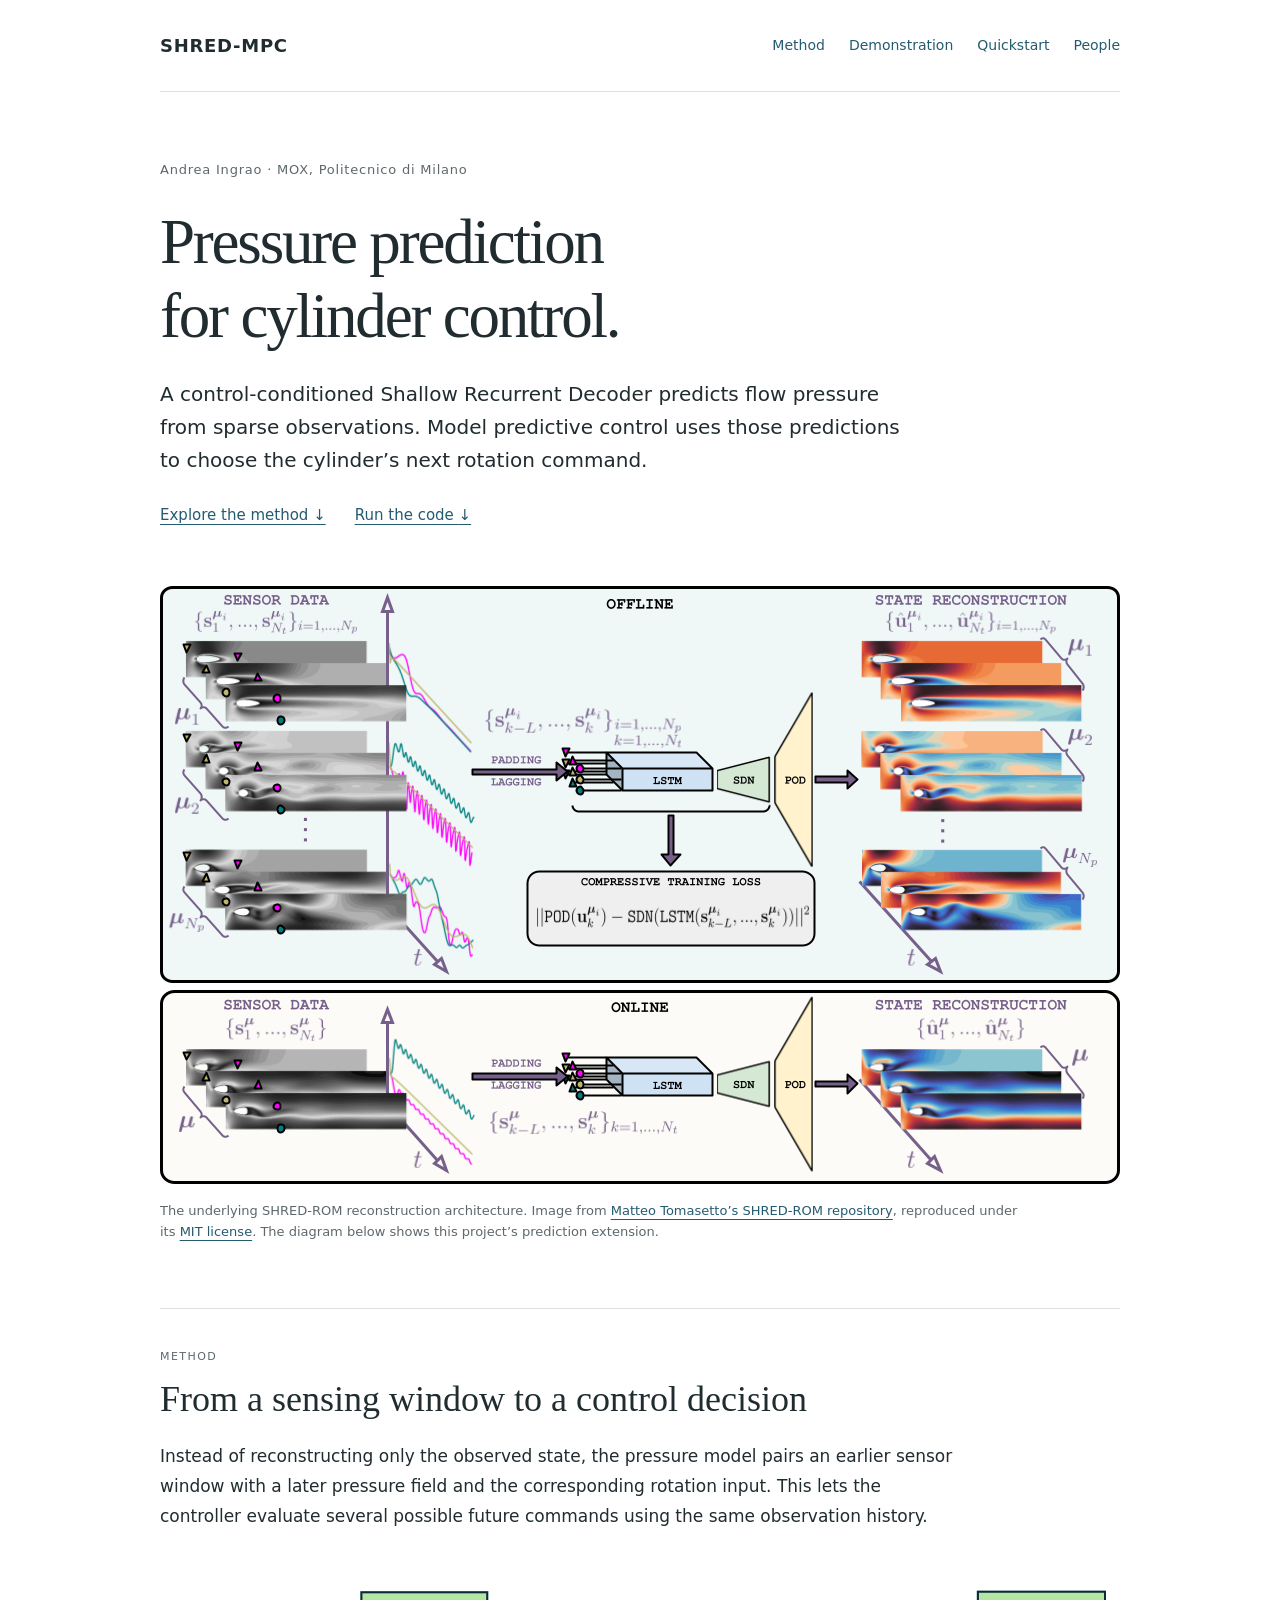
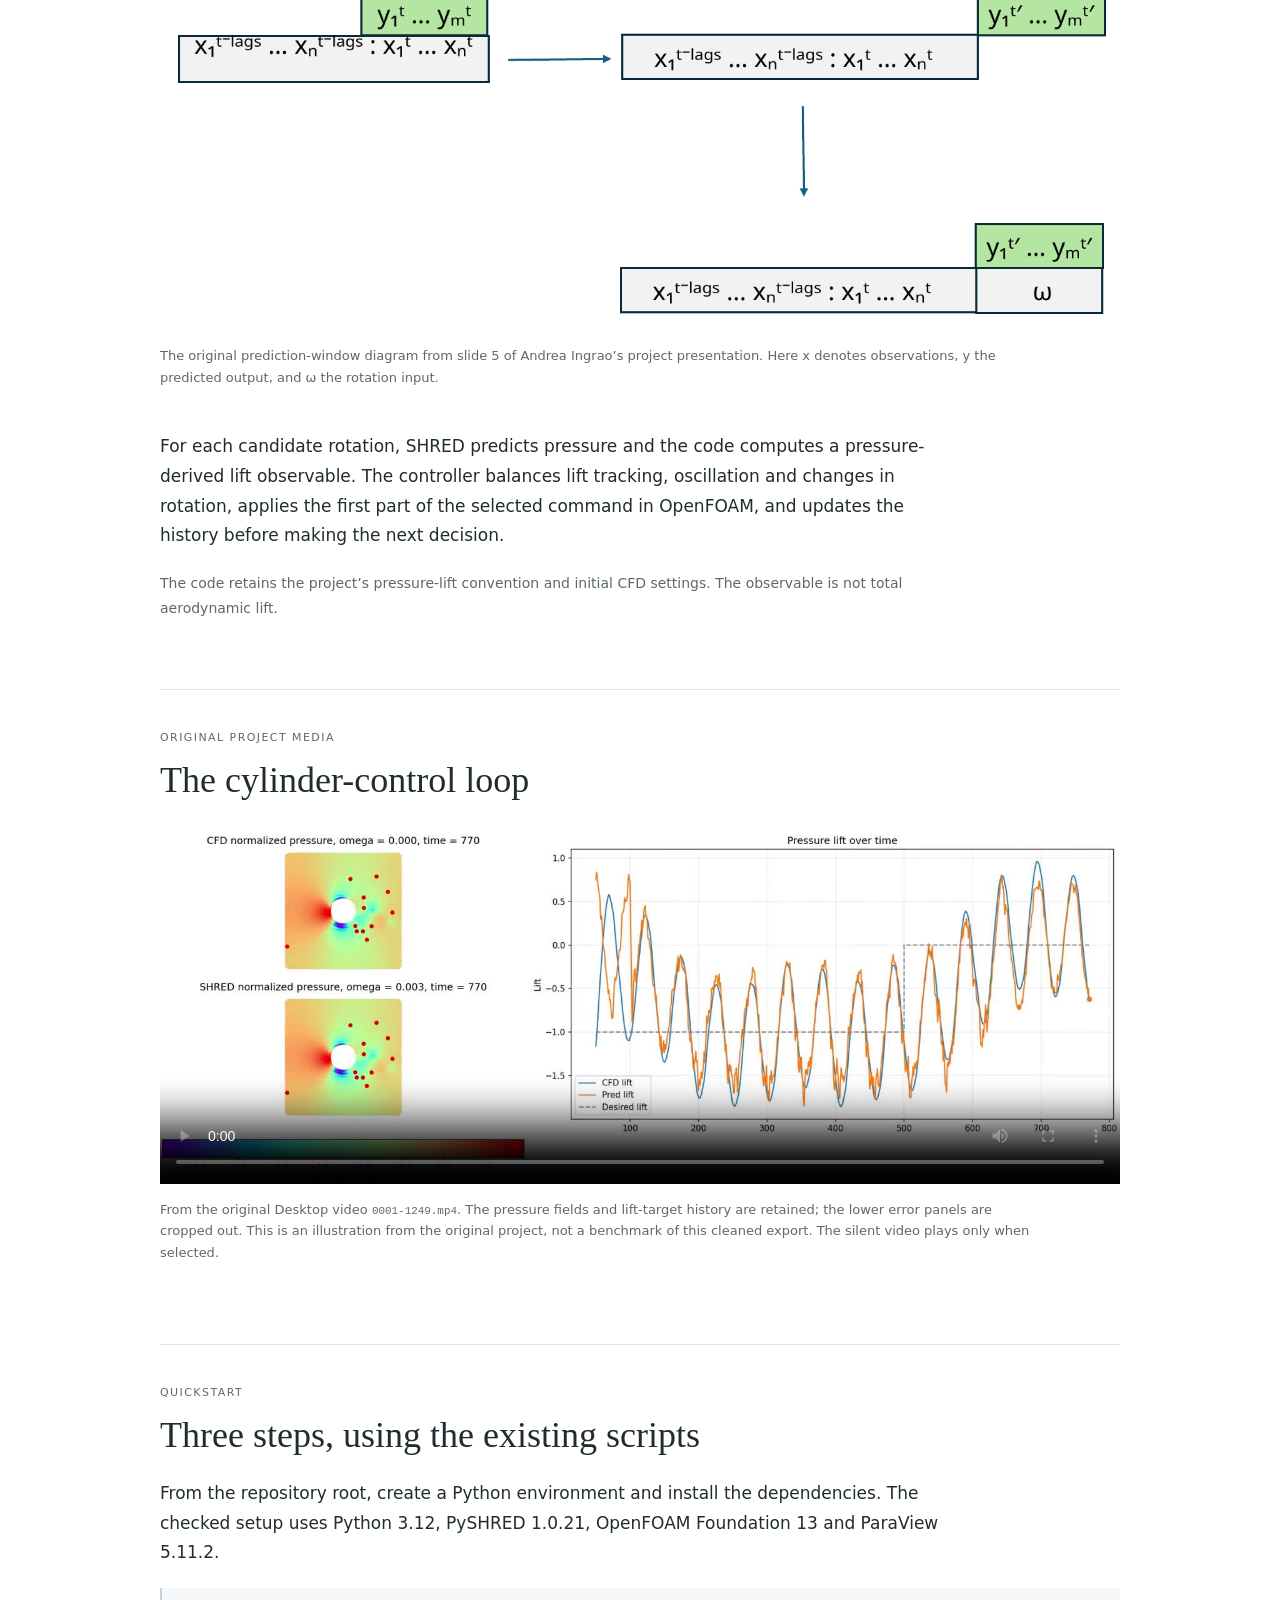
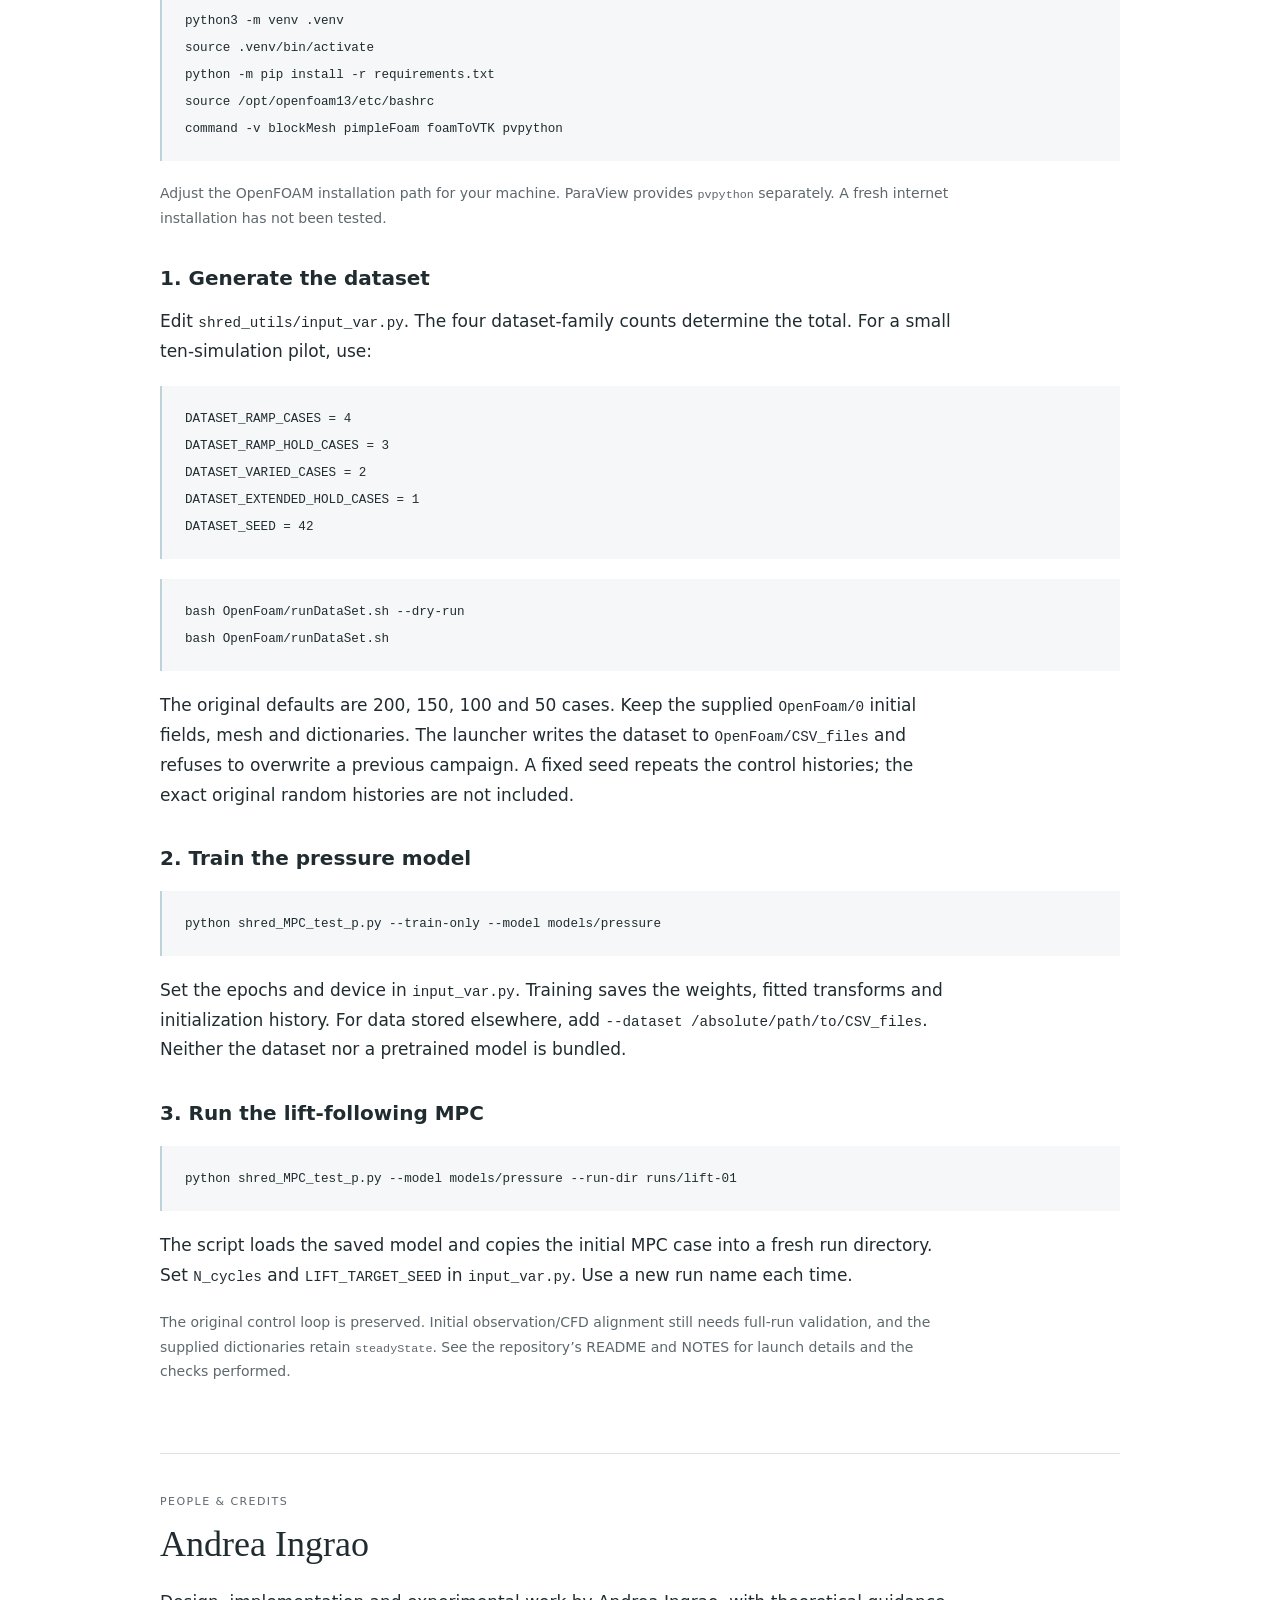
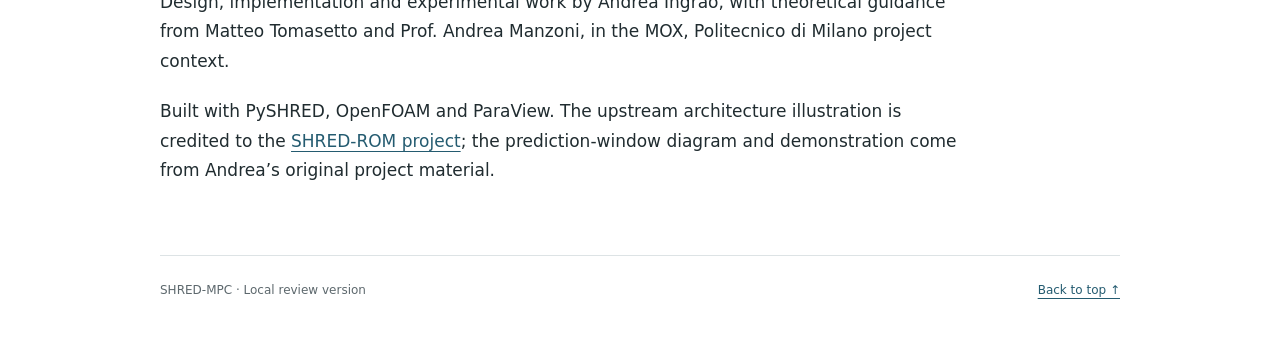
==== website/index.html @ 29d65ee2 "Upload" ====
<!doctype html>
<html lang="en">
<head>
  <meta charset="utf-8">
  <meta name="viewport" content="width=device-width, initial-scale=1">
  <meta name="description" content="Andrea Ingrao’s SHRED-MPC project: control-conditioned pressure prediction and lift-following control of a rotating cylinder.">
  <title>SHRED-MPC · Andrea Ingrao</title>
  <link rel="stylesheet" href="style.css">
</head>
<body>
<a class="skip" href="#main">Skip to content</a>
<header class="masthead">
  <a class="wordmark" href="#main">SHRED-MPC</a>
  <nav aria-label="Main navigation"><a href="#method">Method</a><a href="#demonstration">Demonstration</a><a href="#quickstart">Quickstart</a><a href="#people">People</a></nav>
</header>
<main id="main">
  <section class="intro" aria-labelledby="title">
    <p class="byline">Andrea Ingrao · MOX, Politecnico di Milano</p>
    <h1>Pressure prediction<br>for cylinder control.</h1>
    <p class="lead">A control-conditioned Shallow Recurrent Decoder predicts flow pressure from sparse observations. Model predictive control uses those predictions to choose the cylinder’s next rotation command.</p>
    <p class="intro-links"><a href="#method">Explore the method <span aria-hidden="true">↓</span></a><a href="#quickstart">Run the code <span aria-hidden="true">↓</span></a></p>
  </section>
  <figure class="overview">
    <a href="assets/shred-rom.png" aria-label="Open the SHRED-ROM overview at full size"><img src="assets/shred-rom.png" width="960" height="600" alt="SHRED-ROM combines sensor histories, an LSTM, a shallow decoder and POD to reconstruct flow fields."></a>
    <figcaption>The underlying SHRED-ROM reconstruction architecture. Image from <a href="https://github.com/MatteoTomasetto/shred-rom">Matteo Tomasetto’s SHRED-ROM repository</a>, reproduced under its <a href="assets/LICENSE-SHRED-ROM.txt">MIT license</a>. The diagram below shows this project’s prediction extension.</figcaption>
  </figure>
  <section id="method" aria-labelledby="method-title">
    <p class="eyebrow">Method</p>
    <h2 id="method-title">From a sensing window to a control decision</h2>
    <p>Instead of reconstructing only the observed state, the pressure model pairs an earlier sensor window with a later pressure field and the corresponding rotation input. This lets the controller evaluate several possible future commands using the same observation history.</p>
    <figure class="architecture">
      <a href="assets/prediction-window.png" aria-label="Open the original prediction-window diagram at full size"><img src="assets/prediction-window.png" width="1380" height="510" loading="lazy" alt="Original slide blocks show a sensing history x, shifted predicted outputs y, and cylinder rotation omega added as a control input."></a>
      <figcaption>The original prediction-window diagram from slide 5 of Andrea Ingrao’s project presentation. Here x denotes observations, y the predicted output, and ω the rotation input.</figcaption>
    </figure>
    <p>For each candidate rotation, SHRED predicts pressure and the code computes a pressure-derived lift observable. The controller balances lift tracking, oscillation and changes in rotation, applies the first part of the selected command in OpenFOAM, and updates the history before making the next decision.</p>
    <p class="aside">The code retains the project’s pressure-lift convention and initial CFD settings. The observable is not total aerodynamic lift.</p>
  </section>
  <section id="demonstration" aria-labelledby="demo-title">
    <p class="eyebrow">Original project media</p>
    <h2 id="demo-title">The cylinder-control loop</h2>
    <figure>
      <video controls playsinline preload="metadata" poster="assets/cylinder-control.jpg" width="1536" height="560" aria-label="Original silent cylinder-control demonstration: CFD and predicted pressure fields alongside the lift target and histories.">
        <source src="assets/cylinder-control.mp4" type="video/mp4">
        <a href="assets/cylinder-control.mp4">Download the cylinder-control video.</a>
      </video>
      <figcaption>From the original Desktop video <code>0001-1249.mp4</code>. The pressure fields and lift-target history are retained; the lower error panels are cropped out. This is an illustration from the original project, not a benchmark of this cleaned export. The silent video plays only when selected.</figcaption>
    </figure>
  </section>
  <section id="quickstart" aria-labelledby="quickstart-title">
    <p class="eyebrow">Quickstart</p>
    <h2 id="quickstart-title">Three steps, using the existing scripts</h2>
    <p>From the repository root, create a Python environment and install the dependencies. The checked setup uses Python 3.12, PySHRED 1.0.21, OpenFOAM Foundation 13 and ParaView 5.11.2.</p>
<pre><code>python3 -m venv .venv
source .venv/bin/activate
python -m pip install -r requirements.txt
source /opt/openfoam13/etc/bashrc
command -v blockMesh pimpleFoam foamToVTK pvpython</code></pre>
    <p class="aside">Adjust the OpenFOAM installation path for your machine. ParaView provides <code>pvpython</code> separately. A fresh internet installation has not been tested.</p>
    <h3>1. Generate the dataset</h3>
    <p>Edit <code>shred_utils/input_var.py</code>. The four dataset-family counts determine the total. For a small ten-simulation pilot, use:</p>
<pre><code>DATASET_RAMP_CASES = 4
DATASET_RAMP_HOLD_CASES = 3
DATASET_VARIED_CASES = 2
DATASET_EXTENDED_HOLD_CASES = 1
DATASET_SEED = 42</code></pre>
<pre><code>bash OpenFoam/runDataSet.sh --dry-run
bash OpenFoam/runDataSet.sh</code></pre>
    <p>The original defaults are 200, 150, 100 and 50 cases. Keep the supplied <code>OpenFoam/0</code> initial fields, mesh and dictionaries. The launcher writes the dataset to <code>OpenFoam/CSV_files</code> and refuses to overwrite a previous campaign. A fixed seed repeats the control histories; the exact original random histories are not included.</p>
    <h3>2. Train the pressure model</h3>
<pre><code>python shred_MPC_test_p.py --train-only --model models/pressure</code></pre>
    <p>Set the epochs and device in <code>input_var.py</code>. Training saves the weights, fitted transforms and initialization history. For data stored elsewhere, add <code>--dataset /absolute/path/to/CSV_files</code>. Neither the dataset nor a pretrained model is bundled.</p>
    <h3>3. Run the lift-following MPC</h3>
<pre><code>python shred_MPC_test_p.py --model models/pressure --run-dir runs/lift-01</code></pre>
    <p>The script loads the saved model and copies the initial MPC case into a fresh run directory. Set <code>N_cycles</code> and <code>LIFT_TARGET_SEED</code> in <code>input_var.py</code>. Use a new run name each time.</p>
    <p class="aside">The original control loop is preserved. Initial observation/CFD alignment still needs full-run validation, and the supplied dictionaries retain <code>steadyState</code>. See the repository’s README and NOTES for launch details and the checks performed.</p>
  </section>
  <section id="people" aria-labelledby="people-title">
    <p class="eyebrow">People &amp; credits</p>
    <h2 id="people-title">Andrea Ingrao</h2>
    <p>Design, implementation and experimental work by Andrea Ingrao, with theoretical guidance from Matteo Tomasetto and Prof. Andrea Manzoni, in the MOX, Politecnico di Milano project context.</p>
    <p>Built with PySHRED, OpenFOAM and ParaView. The upstream architecture illustration is credited to the <a href="https://github.com/MatteoTomasetto/shred-rom">SHRED-ROM project</a>; the prediction-window diagram and demonstration come from Andrea’s original project material.</p>
  </section>
</main>
<footer><span>SHRED-MPC · Local review version</span><a href="#main">Back to top ↑</a></footer>
</body>
</html>
---- website/style.css ----
:root { color-scheme: light; --ink:#202c30; --muted:#5d686d; --accent:#245b70; --rule:#dde3e5; }
* { box-sizing:border-box; }
html { scroll-behavior:smooth; scroll-padding-top:2rem; }
body { margin:0; color:var(--ink); background:#fff; font:17px/1.75 system-ui,-apple-system,BlinkMacSystemFont,"Segoe UI",sans-serif; }
a { color:var(--accent); text-decoration-thickness:1px; text-underline-offset:4px; }
a:hover { color:#143646; }
a:focus-visible, video:focus-visible { outline:3px solid #b27622; outline-offset:5px; }
.masthead, main, footer { width:min(100% - 64px, 960px); margin-inline:auto; }
.masthead { display:flex; align-items:center; justify-content:space-between; gap:20px; min-height:92px; border-bottom:1px solid var(--rule); }
.wordmark { font-size:18px; letter-spacing:.04em; font-weight:650; text-decoration:none; color:var(--ink); }
nav { display:flex; flex-wrap:wrap; gap:24px; font-size:14px; }
nav a { text-decoration:none; }
.intro { padding:67px 0 36px; }
.byline, .eyebrow { color:var(--muted); font-size:13px; letter-spacing:.06em; }
.byline { margin:0 0 23px; }
h1,h2,h3 { color:var(--ink); line-height:1.18; font-weight:400; }
h1,h2 { font-family:Georgia,"Times New Roman",serif; }
h1 { font-size:clamp(38px,5.9vw,63px); letter-spacing:-.035em; margin:0 0 25px; }
.lead { max-width:745px; font-size:20px; line-height:1.65; margin-bottom:25px; }
.intro-links { display:flex; gap:29px; font-size:15px; }
figure { margin:32px 0; }
img { display:block; width:100%; height:auto; }
.overview { margin:0 0 65px; }
figcaption { color:var(--muted); font-size:13px; line-height:1.65; margin-top:15px; max-width:870px; }
section:not(.intro) { border-top:1px solid var(--rule); padding:38px 0 49px; }
.eyebrow { text-transform:uppercase; font-size:11px; letter-spacing:.13em; margin:0 0 12px; }
h2 { font-size:clamp(28px,3.5vw,36px); margin:0 0 22px; max-width:750px; }
h3 { font-size:20px; font-weight:600; margin:37px 0 16px; }
p { max-width:800px; margin:0 0 20px; }
.architecture { padding:12px 0; }
.aside { color:var(--muted); font-size:14px; }
video { display:block; width:100%; height:auto; background:#fff; }
code { font-family:ui-monospace,SFMono-Regular,Consolas,monospace; font-size:.84em; overflow-wrap:anywhere; }
pre { border-left:2px solid #c0d2d9; background:#f5f7f8; padding:19px 23px; overflow-x:auto; font-size:15px; line-height:1.8; margin:20px 0; }
pre code { overflow-wrap:normal; }
footer { border-top:1px solid var(--rule); display:flex; justify-content:space-between; gap:16px; padding:24px 0 40px; font-size:12px; color:var(--muted); }
.skip { position:absolute; top:-100px; left:12px; padding:10px; background:#fff; z-index:1; }
.skip:focus { top:8px; }
@media(max-width:650px) { .masthead,main,footer { width:calc(100% - 36px); } .masthead { align-items:flex-start; flex-direction:column; justify-content:center; gap:10px; padding:21px 0; } nav { gap:19px; font-size:12px; } .intro { padding:42px 0 29px; } .byline { font-size:11px; } .lead { font-size:18px; } .intro-links { font-size:14px; gap:25px; } .overview { margin-bottom:42px; } section:not(.intro) { padding:29px 0 35px; } p { font-size:16px; } pre { padding:15px; font-size:13px; } footer { flex-wrap:wrap; } }
@media(prefers-reduced-motion:reduce) { html { scroll-behavior:auto; } }
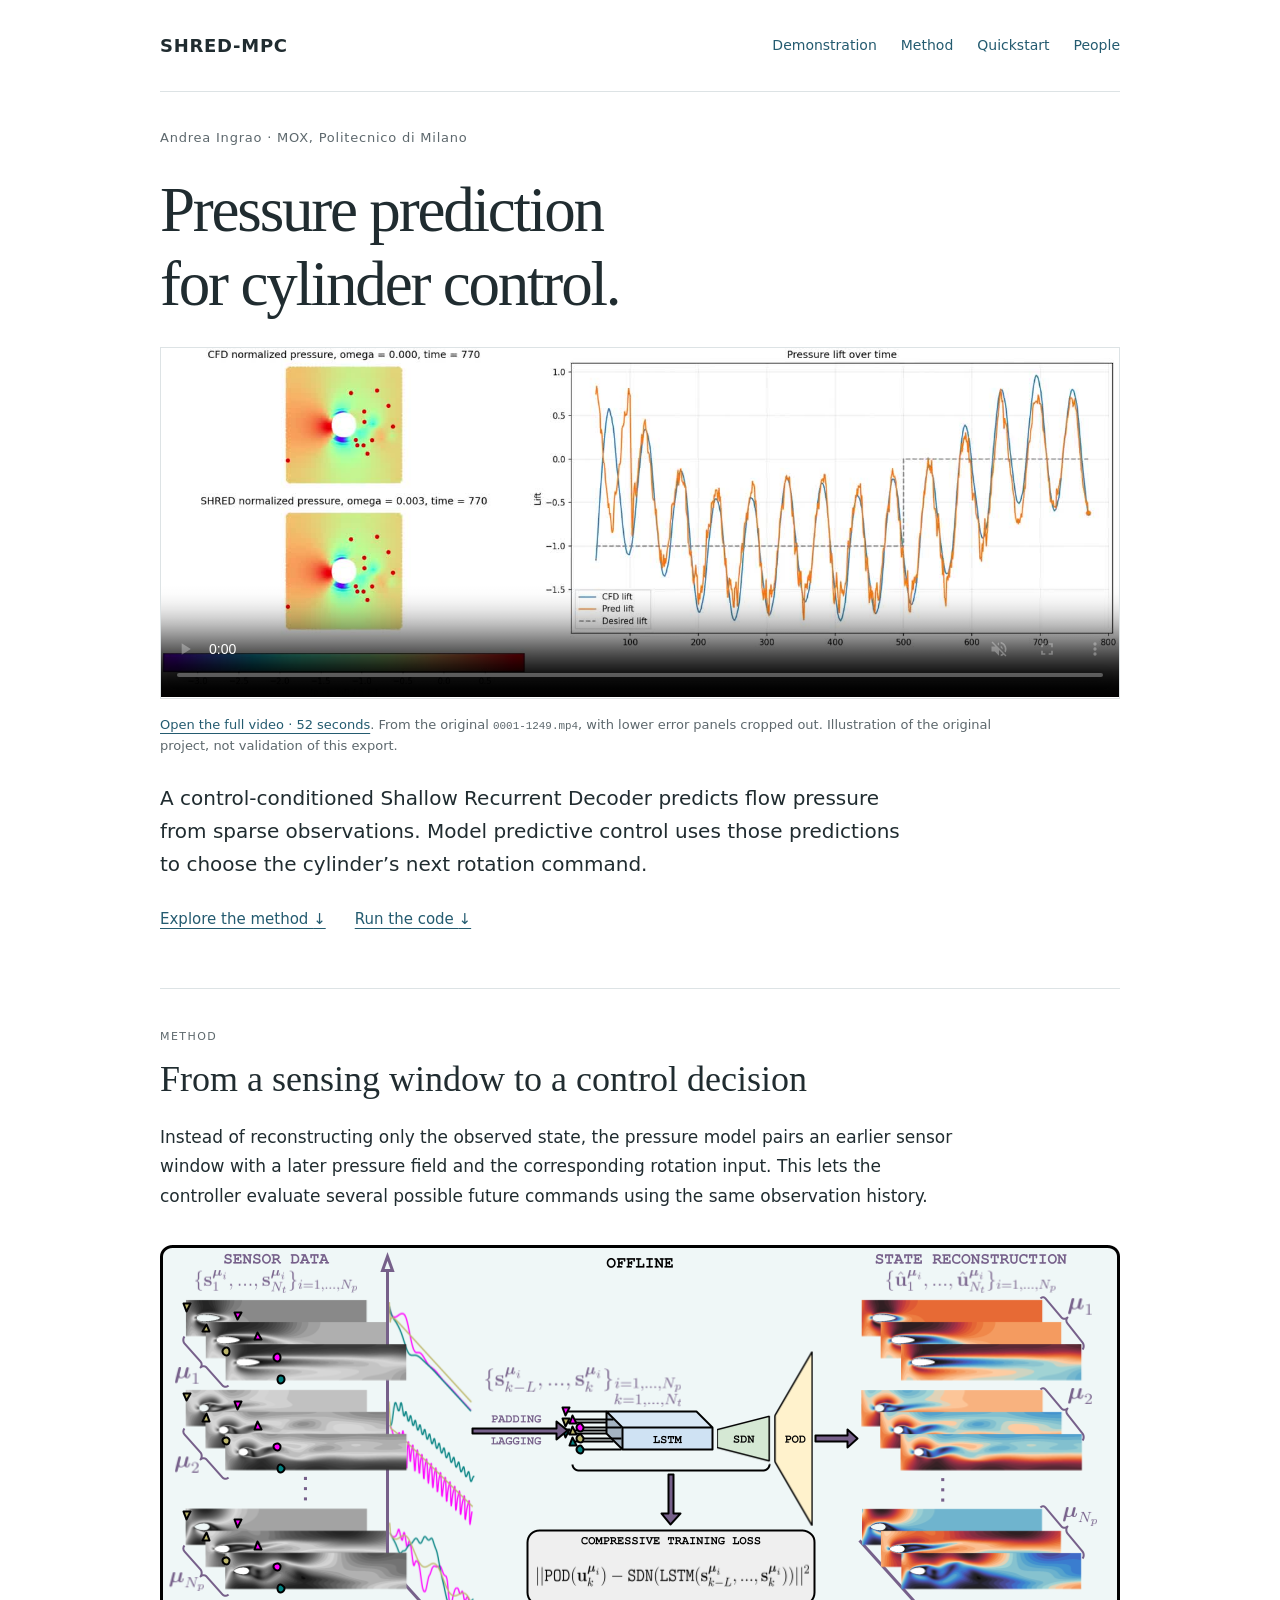
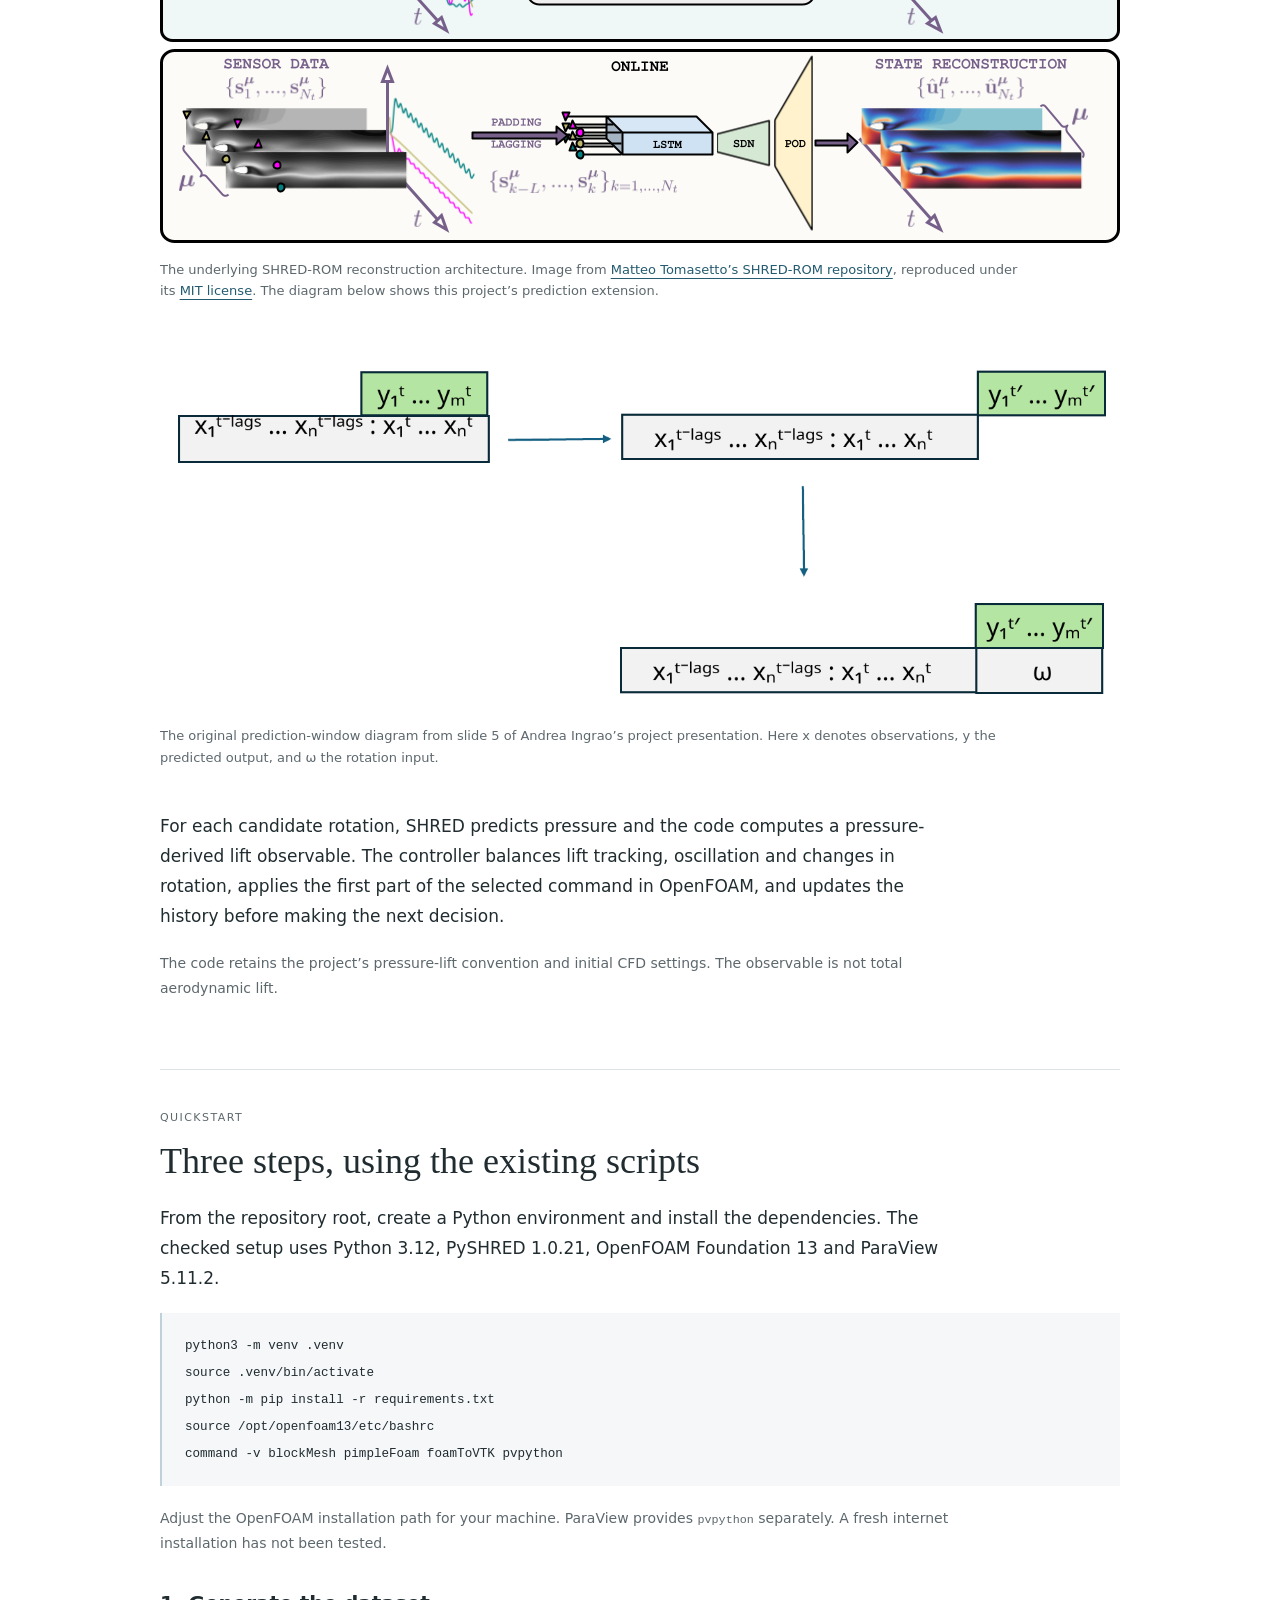
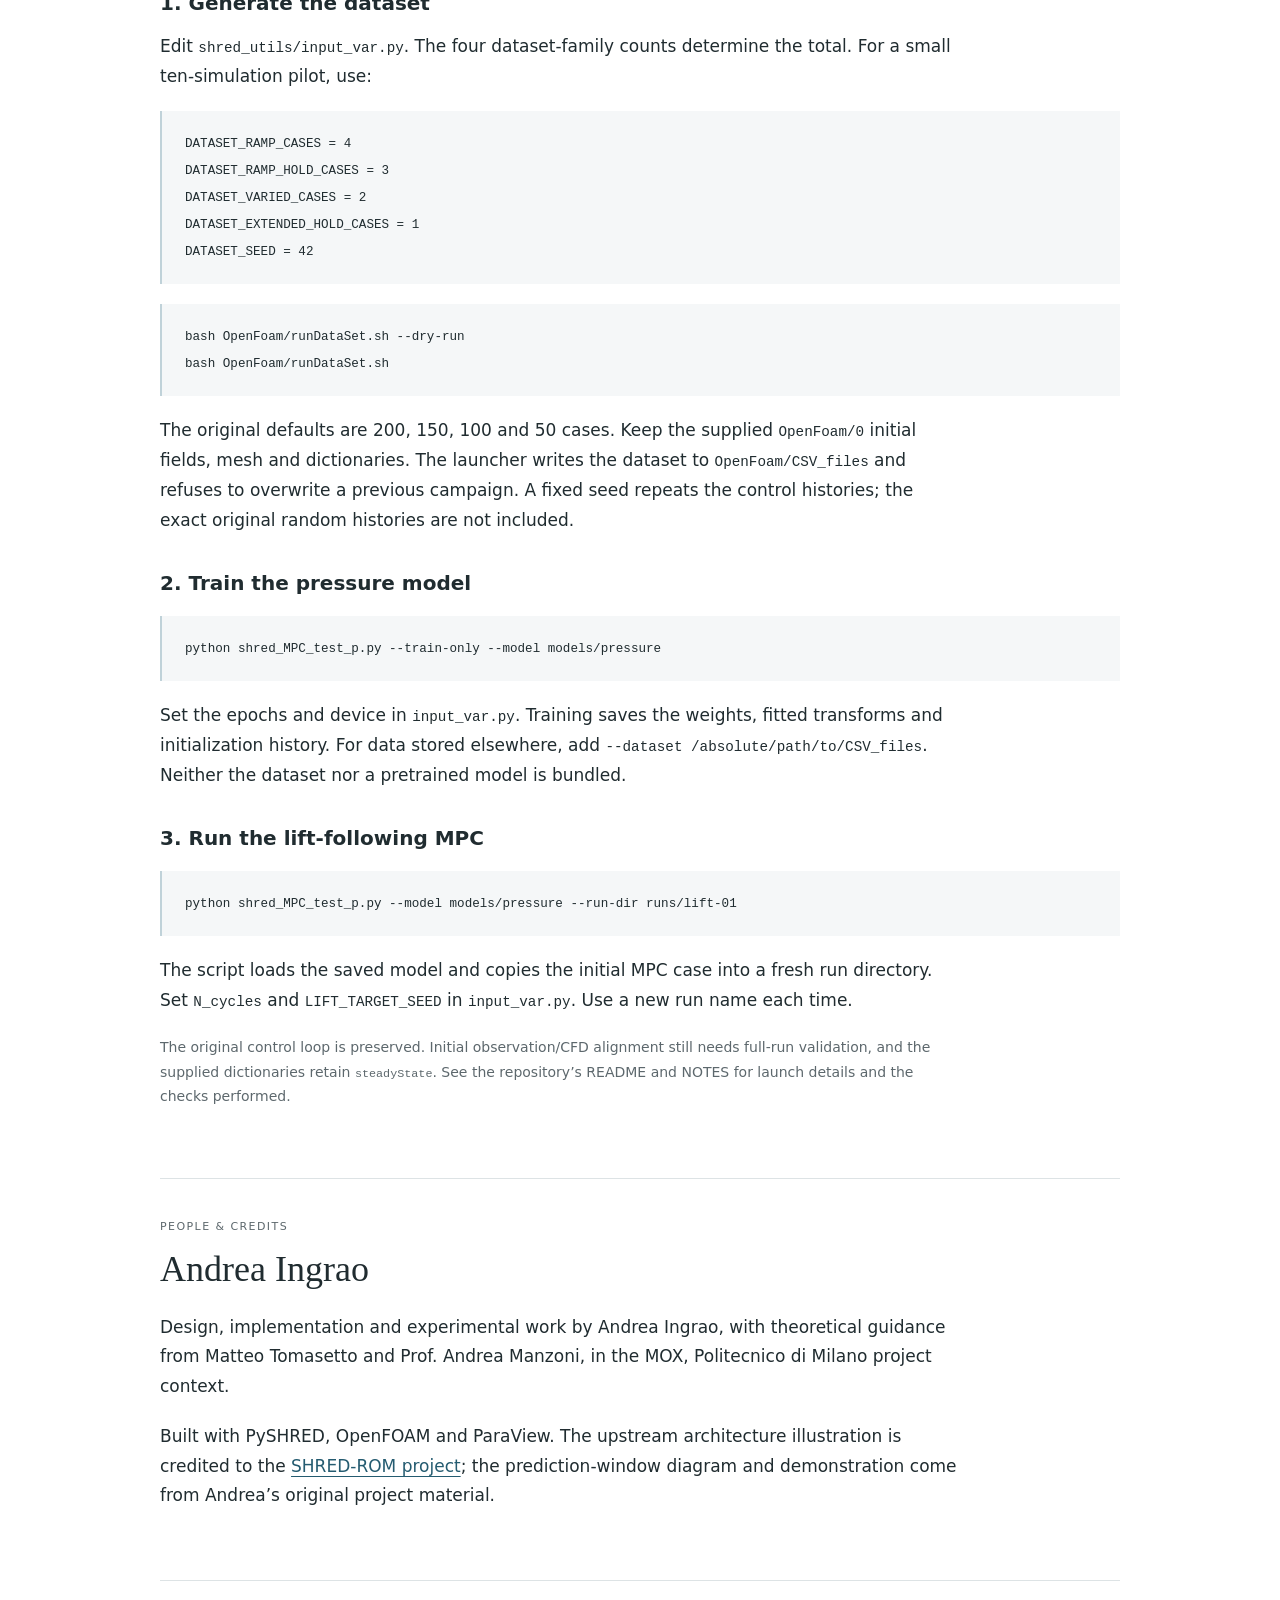
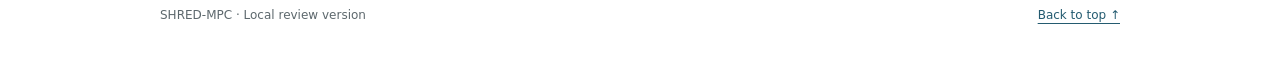
==== commit 3fa01347: "Upload" ====
--- a/website/index.html
+++ b/website/index.html
@@ -11,40 +11,37 @@
 <a class="skip" href="#main">Skip to content</a>
 <header class="masthead">
   <a class="wordmark" href="#main">SHRED-MPC</a>
-  <nav aria-label="Main navigation"><a href="#method">Method</a><a href="#demonstration">Demonstration</a><a href="#quickstart">Quickstart</a><a href="#people">People</a></nav>
+  <nav aria-label="Main navigation"><a href="#demonstration">Demonstration</a><a href="#method">Method</a><a href="#quickstart">Quickstart</a><a href="#people">People</a></nav>
 </header>
 <main id="main">
   <section class="intro" aria-labelledby="title">
     <p class="byline">Andrea Ingrao · MOX, Politecnico di Milano</p>
-    <h1>Pressure prediction<br>for cylinder control.</h1>
+    <h1 id="title">Pressure prediction<br>for cylinder control.</h1>
+    <figure id="demonstration" class="hero-video">
+      <video controls muted playsinline preload="metadata" poster="assets/cylinder-control.jpg" width="1152" height="420" aria-label="Original silent cylinder-control demonstration: CFD and predicted pressure fields alongside the lift target and histories.">
+        <source src="assets/cylinder-control.mp4" type="video/mp4">
+        <a href="assets/cylinder-control.mp4">Download the cylinder-control video.</a>
+      </video>
+      <figcaption><a href="assets/cylinder-control.mp4">Open the full video · 52 seconds</a>. From the original <code>0001-1249.mp4</code>, with lower error panels cropped out. Illustration of the original project, not validation of this export.</figcaption>
+    </figure>
     <p class="lead">A control-conditioned Shallow Recurrent Decoder predicts flow pressure from sparse observations. Model predictive control uses those predictions to choose the cylinder’s next rotation command.</p>
     <p class="intro-links"><a href="#method">Explore the method <span aria-hidden="true">↓</span></a><a href="#quickstart">Run the code <span aria-hidden="true">↓</span></a></p>
   </section>
+  <section id="method" aria-labelledby="method-title">
+    <p class="eyebrow">Method</p>
+    <h2 id="method-title">From a sensing window to a control decision</h2>
+    <p>Instead of reconstructing only the observed state, the pressure model pairs an earlier sensor window with a later pressure field and the corresponding rotation input. This lets the controller evaluate several possible future commands using the same observation history.</p>
   <figure class="overview">
     <a href="assets/shred-rom.png" aria-label="Open the SHRED-ROM overview at full size"><img src="assets/shred-rom.png" width="960" height="600" alt="SHRED-ROM combines sensor histories, an LSTM, a shallow decoder and POD to reconstruct flow fields."></a>
     <figcaption>The underlying SHRED-ROM reconstruction architecture. Image from <a href="https://github.com/MatteoTomasetto/shred-rom">Matteo Tomasetto’s SHRED-ROM repository</a>, reproduced under its <a href="assets/LICENSE-SHRED-ROM.txt">MIT license</a>. The diagram below shows this project’s prediction extension.</figcaption>
   </figure>
-  <section id="method" aria-labelledby="method-title">
-    <p class="eyebrow">Method</p>
-    <h2 id="method-title">From a sensing window to a control decision</h2>
-    <p>Instead of reconstructing only the observed state, the pressure model pairs an earlier sensor window with a later pressure field and the corresponding rotation input. This lets the controller evaluate several possible future commands using the same observation history.</p>
+
     <figure class="architecture">
       <a href="assets/prediction-window.png" aria-label="Open the original prediction-window diagram at full size"><img src="assets/prediction-window.png" width="1380" height="510" loading="lazy" alt="Original slide blocks show a sensing history x, shifted predicted outputs y, and cylinder rotation omega added as a control input."></a>
       <figcaption>The original prediction-window diagram from slide 5 of Andrea Ingrao’s project presentation. Here x denotes observations, y the predicted output, and ω the rotation input.</figcaption>
     </figure>
     <p>For each candidate rotation, SHRED predicts pressure and the code computes a pressure-derived lift observable. The controller balances lift tracking, oscillation and changes in rotation, applies the first part of the selected command in OpenFOAM, and updates the history before making the next decision.</p>
     <p class="aside">The code retains the project’s pressure-lift convention and initial CFD settings. The observable is not total aerodynamic lift.</p>
-  </section>
-  <section id="demonstration" aria-labelledby="demo-title">
-    <p class="eyebrow">Original project media</p>
-    <h2 id="demo-title">The cylinder-control loop</h2>
-    <figure>
-      <video controls playsinline preload="metadata" poster="assets/cylinder-control.jpg" width="1536" height="560" aria-label="Original silent cylinder-control demonstration: CFD and predicted pressure fields alongside the lift target and histories.">
-        <source src="assets/cylinder-control.mp4" type="video/mp4">
-        <a href="assets/cylinder-control.mp4">Download the cylinder-control video.</a>
-      </video>
-      <figcaption>From the original Desktop video <code>0001-1249.mp4</code>. The pressure fields and lift-target history are retained; the lower error panels are cropped out. This is an illustration from the original project, not a benchmark of this cleaned export. The silent video plays only when selected.</figcaption>
-    </figure>
   </section>
   <section id="quickstart" aria-labelledby="quickstart-title">
     <p class="eyebrow">Quickstart</p>
@@ -82,5 +79,6 @@
   </section>
 </main>
 <footer><span>SHRED-MPC · Local review version</span><a href="#main">Back to top ↑</a></footer>
+  <script src="video.js" defer></script>
 </body>
 </html>
--- a/website/style.css
+++ b/website/style.css
@@ -10,7 +10,7 @@
 .wordmark { font-size:18px; letter-spacing:.04em; font-weight:650; text-decoration:none; color:var(--ink); }
 nav { display:flex; flex-wrap:wrap; gap:24px; font-size:14px; }
 nav a { text-decoration:none; }
-.intro { padding:67px 0 36px; }
+.intro { padding:35px 0 36px; }
 .byline, .eyebrow { color:var(--muted); font-size:13px; letter-spacing:.06em; }
 .byline { margin:0 0 23px; }
 h1,h2,h3 { color:var(--ink); line-height:1.18; font-weight:400; }
@@ -20,7 +20,9 @@
 .intro-links { display:flex; gap:29px; font-size:15px; }
 figure { margin:32px 0; }
 img { display:block; width:100%; height:auto; }
-.overview { margin:0 0 65px; }
+.overview { margin:32px 0 42px; }
+.hero-video { margin:26px 0 25px; }
+.hero-video video { border:1px solid var(--rule); }
 figcaption { color:var(--muted); font-size:13px; line-height:1.65; margin-top:15px; max-width:870px; }
 section:not(.intro) { border-top:1px solid var(--rule); padding:38px 0 49px; }
 .eyebrow { text-transform:uppercase; font-size:11px; letter-spacing:.13em; margin:0 0 12px; }
@@ -36,5 +38,5 @@
 footer { border-top:1px solid var(--rule); display:flex; justify-content:space-between; gap:16px; padding:24px 0 40px; font-size:12px; color:var(--muted); }
 .skip { position:absolute; top:-100px; left:12px; padding:10px; background:#fff; z-index:1; }
 .skip:focus { top:8px; }
-@media(max-width:650px) { .masthead,main,footer { width:calc(100% - 36px); } .masthead { align-items:flex-start; flex-direction:column; justify-content:center; gap:10px; padding:21px 0; } nav { gap:19px; font-size:12px; } .intro { padding:42px 0 29px; } .byline { font-size:11px; } .lead { font-size:18px; } .intro-links { font-size:14px; gap:25px; } .overview { margin-bottom:42px; } section:not(.intro) { padding:29px 0 35px; } p { font-size:16px; } pre { padding:15px; font-size:13px; } footer { flex-wrap:wrap; } }
+@media(max-width:650px) { .masthead,main,footer { width:calc(100% - 36px); } .masthead { align-items:flex-start; flex-direction:column; justify-content:center; gap:10px; padding:21px 0; } nav { gap:19px; font-size:12px; } .intro { padding:26px 0 29px; } .byline { font-size:11px; } .lead { font-size:18px; } .intro-links { font-size:14px; gap:25px; } .overview { margin-bottom:42px; } section:not(.intro) { padding:29px 0 35px; } p { font-size:16px; } pre { padding:15px; font-size:13px; } footer { flex-wrap:wrap; } }
 @media(prefers-reduced-motion:reduce) { html { scroll-behavior:auto; } }
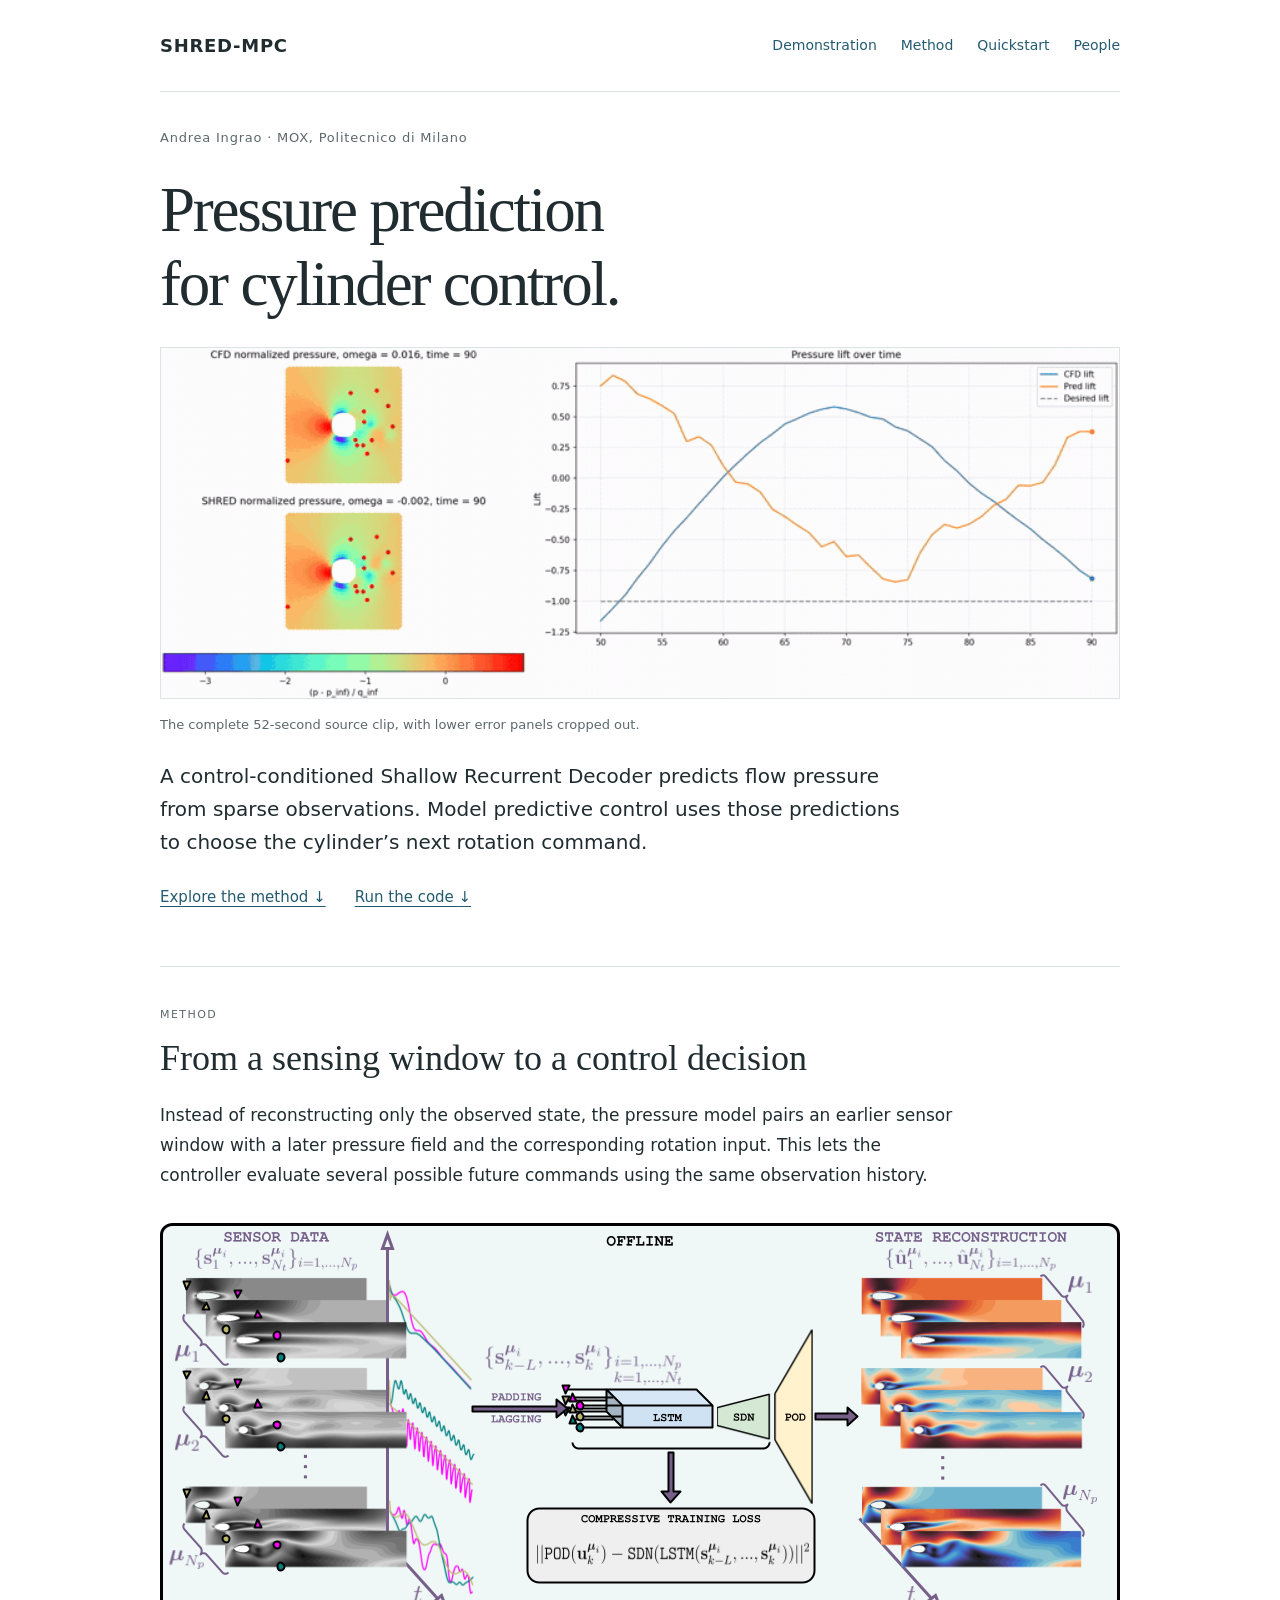
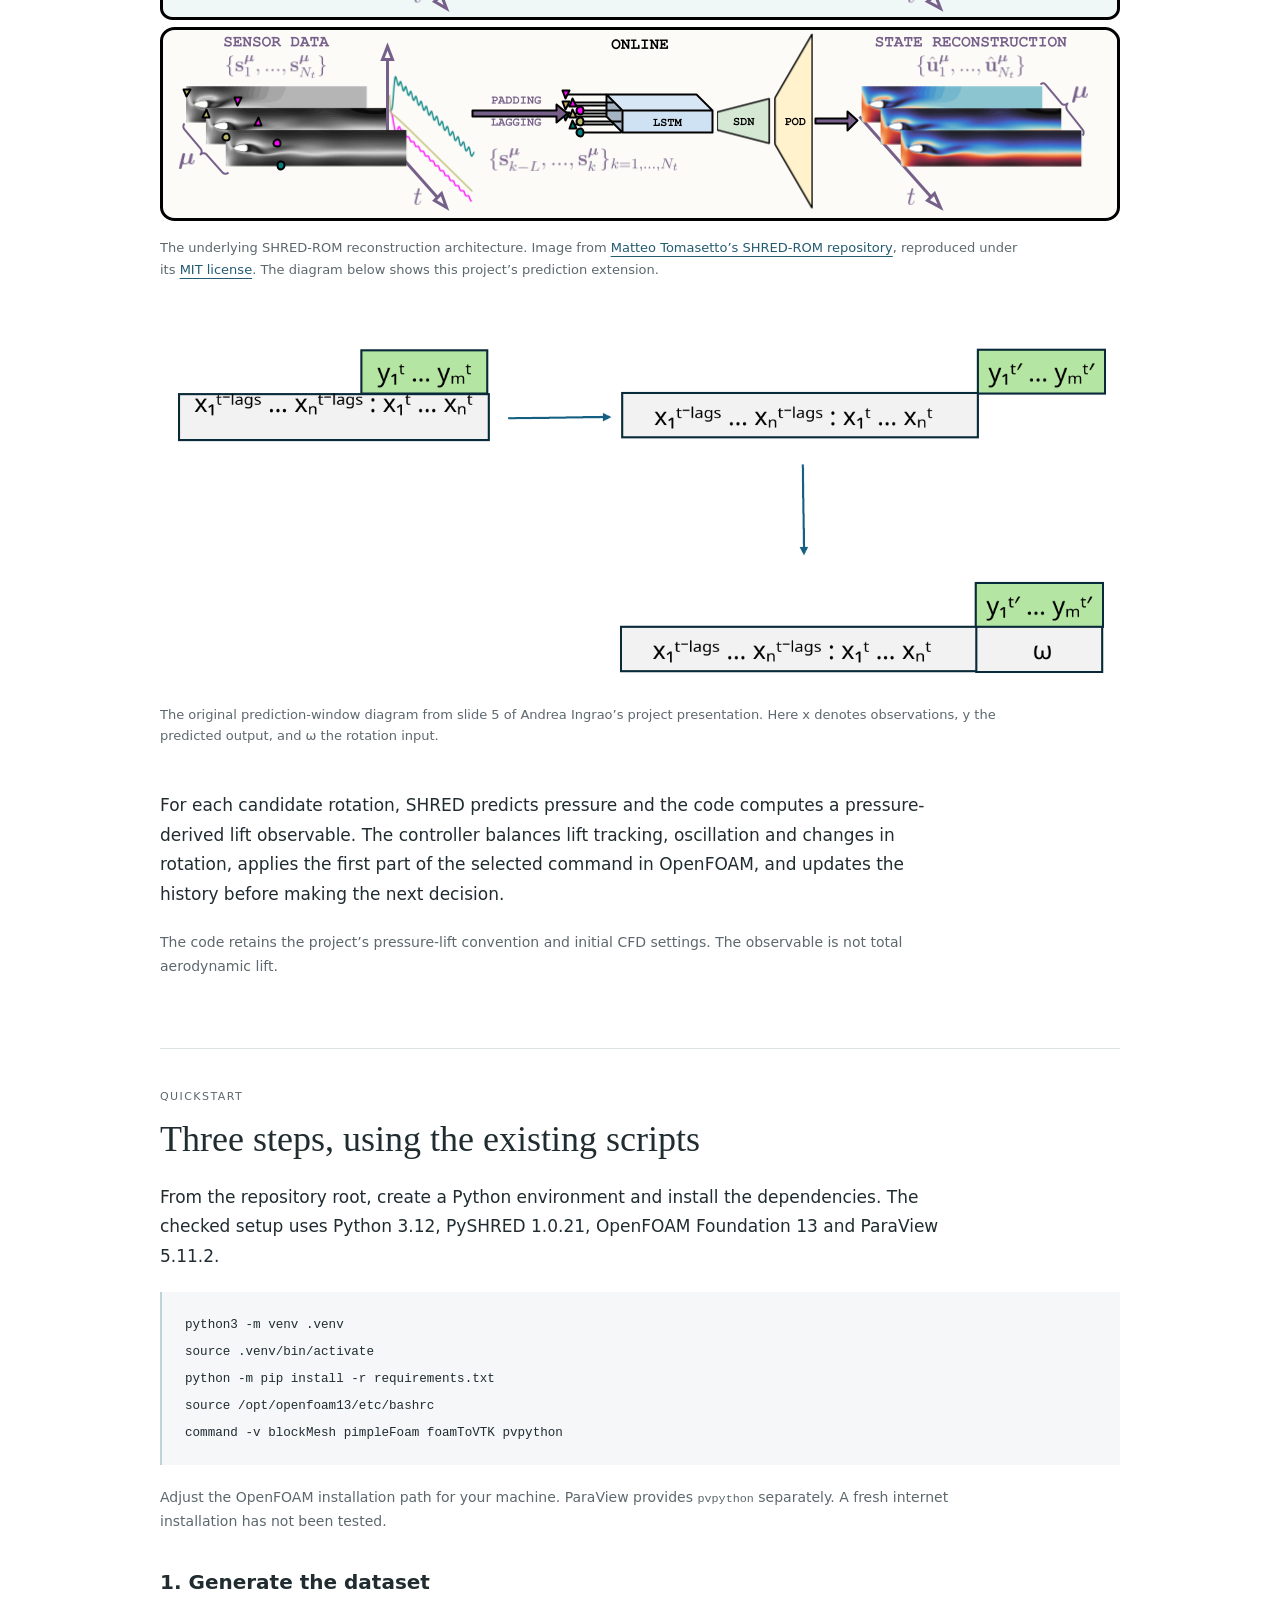
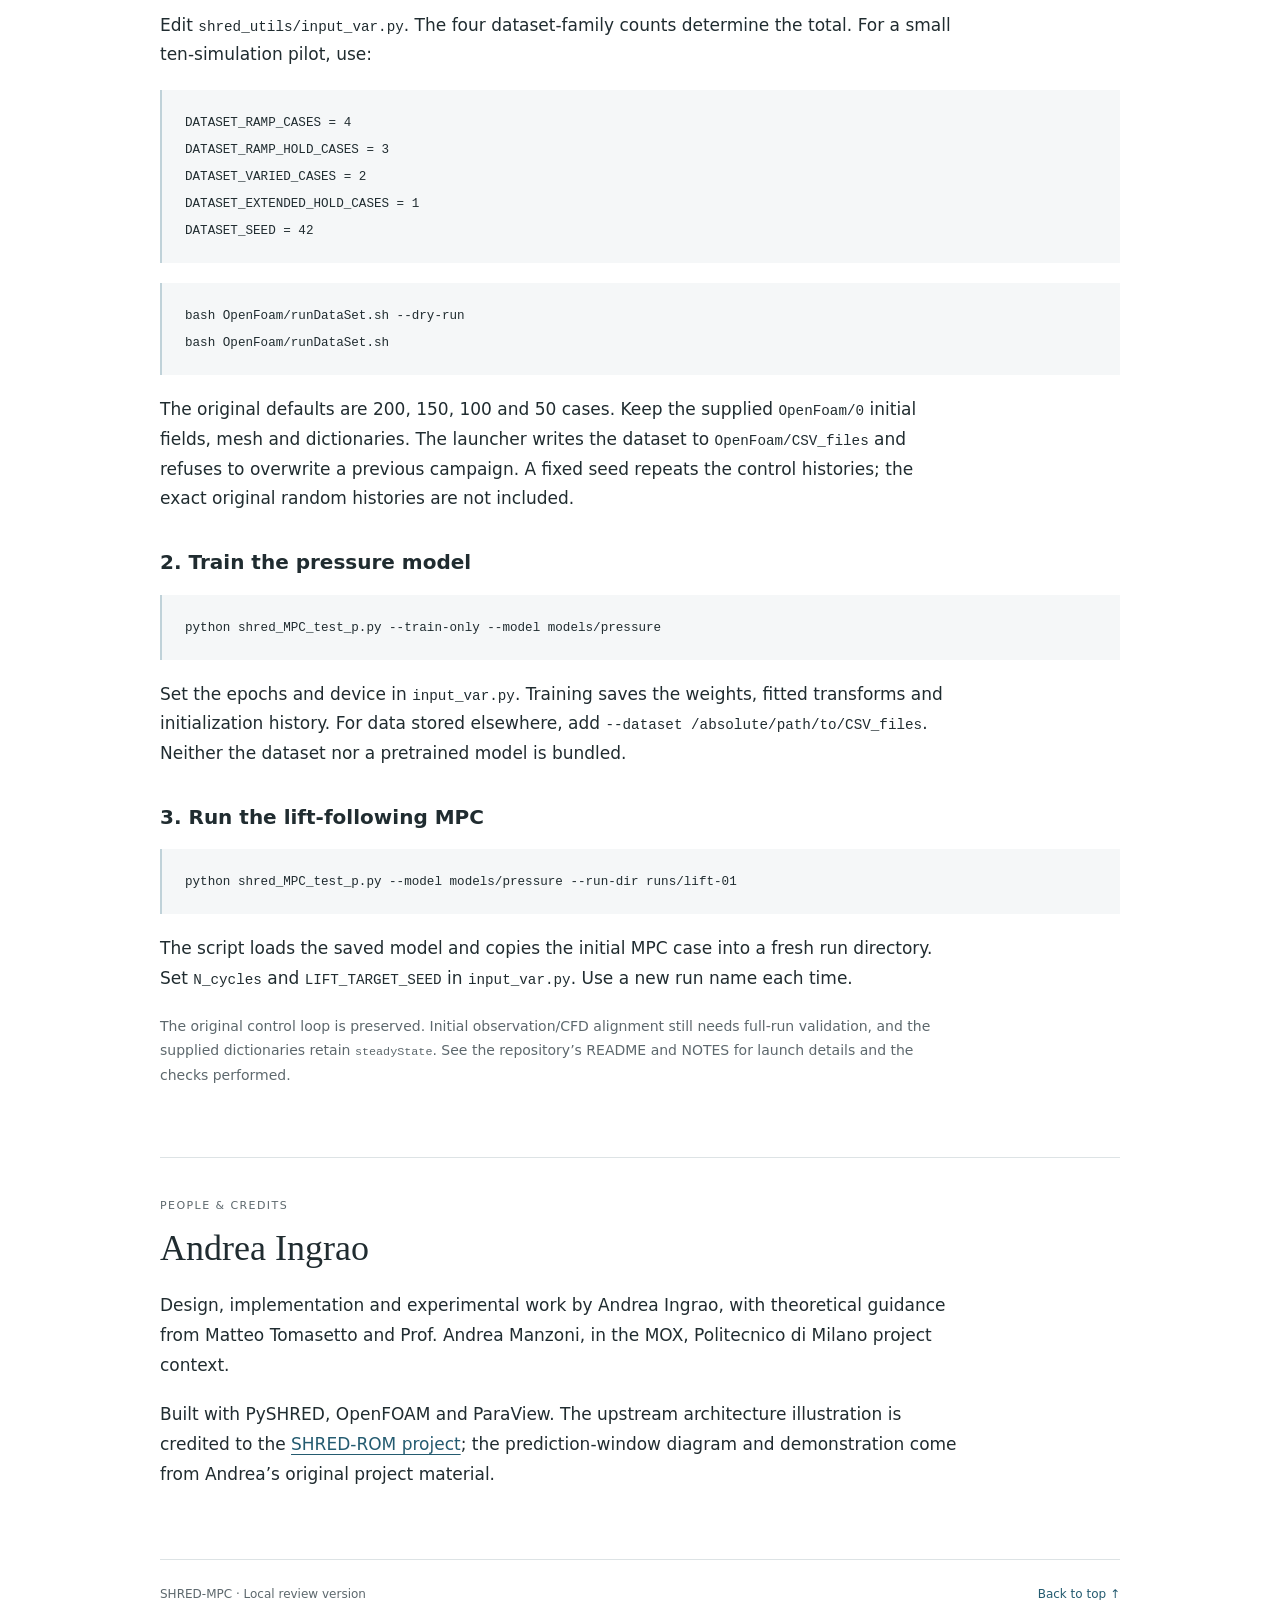
==== commit 8e8ea127: "Upload" ====
--- a/website/index.html
+++ b/website/index.html
@@ -18,11 +18,11 @@
     <p class="byline">Andrea Ingrao · MOX, Politecnico di Milano</p>
     <h1 id="title">Pressure prediction<br>for cylinder control.</h1>
     <figure id="demonstration" class="hero-video">
-      <video controls muted playsinline preload="metadata" poster="assets/cylinder-control.jpg" width="1152" height="420" aria-label="Original silent cylinder-control demonstration: CFD and predicted pressure fields alongside the lift target and histories.">
-        <source src="assets/cylinder-control.mp4" type="video/mp4">
-        <a href="assets/cylinder-control.mp4">Download the cylinder-control video.</a>
-      </video>
-      <figcaption><a href="assets/cylinder-control.mp4">Open the full video · 52 seconds</a>. From the original <code>0001-1249.mp4</code>, with lower error panels cropped out. Illustration of the original project, not validation of this export.</figcaption>
+      <picture>
+        <source srcset="assets/cylinder-control.jpg" media="(prefers-reduced-motion: reduce)">
+        <img src="assets/cylinder-control.gif" width="768" height="280" alt="Full 52-second demonstration. The CFD and predicted pressure fields change over time beside the pressure-lift history and target; lower error panels are cropped out.">
+      </picture>
+      <figcaption>The complete 52-second source clip, with lower error panels cropped out.</figcaption>
     </figure>
     <p class="lead">A control-conditioned Shallow Recurrent Decoder predicts flow pressure from sparse observations. Model predictive control uses those predictions to choose the cylinder’s next rotation command.</p>
     <p class="intro-links"><a href="#method">Explore the method <span aria-hidden="true">↓</span></a><a href="#quickstart">Run the code <span aria-hidden="true">↓</span></a></p>
@@ -79,6 +79,5 @@
   </section>
 </main>
 <footer><span>SHRED-MPC · Local review version</span><a href="#main">Back to top ↑</a></footer>
-  <script src="video.js" defer></script>
 </body>
 </html>
--- a/website/style.css
+++ b/website/style.css
@@ -4,7 +4,7 @@
 body { margin:0; color:var(--ink); background:#fff; font:17px/1.75 system-ui,-apple-system,BlinkMacSystemFont,"Segoe UI",sans-serif; }
 a { color:var(--accent); text-decoration-thickness:1px; text-underline-offset:4px; }
 a:hover { color:#143646; }
-a:focus-visible, video:focus-visible { outline:3px solid #b27622; outline-offset:5px; }
+a:focus-visible { outline:3px solid #b27622; outline-offset:5px; }
 .masthead, main, footer { width:min(100% - 64px, 960px); margin-inline:auto; }
 .masthead { display:flex; align-items:center; justify-content:space-between; gap:20px; min-height:92px; border-bottom:1px solid var(--rule); }
 .wordmark { font-size:18px; letter-spacing:.04em; font-weight:650; text-decoration:none; color:var(--ink); }
@@ -22,7 +22,7 @@
 img { display:block; width:100%; height:auto; }
 .overview { margin:32px 0 42px; }
 .hero-video { margin:26px 0 25px; }
-.hero-video video { border:1px solid var(--rule); }
+.hero-video img { border:1px solid var(--rule); }
 figcaption { color:var(--muted); font-size:13px; line-height:1.65; margin-top:15px; max-width:870px; }
 section:not(.intro) { border-top:1px solid var(--rule); padding:38px 0 49px; }
 .eyebrow { text-transform:uppercase; font-size:11px; letter-spacing:.13em; margin:0 0 12px; }
@@ -31,7 +31,7 @@
 p { max-width:800px; margin:0 0 20px; }
 .architecture { padding:12px 0; }
 .aside { color:var(--muted); font-size:14px; }
-video { display:block; width:100%; height:auto; background:#fff; }
+picture, picture img { display:block; width:100%; height:auto; background:#fff; }
 code { font-family:ui-monospace,SFMono-Regular,Consolas,monospace; font-size:.84em; overflow-wrap:anywhere; }
 pre { border-left:2px solid #c0d2d9; background:#f5f7f8; padding:19px 23px; overflow-x:auto; font-size:15px; line-height:1.8; margin:20px 0; }
 pre code { overflow-wrap:normal; }
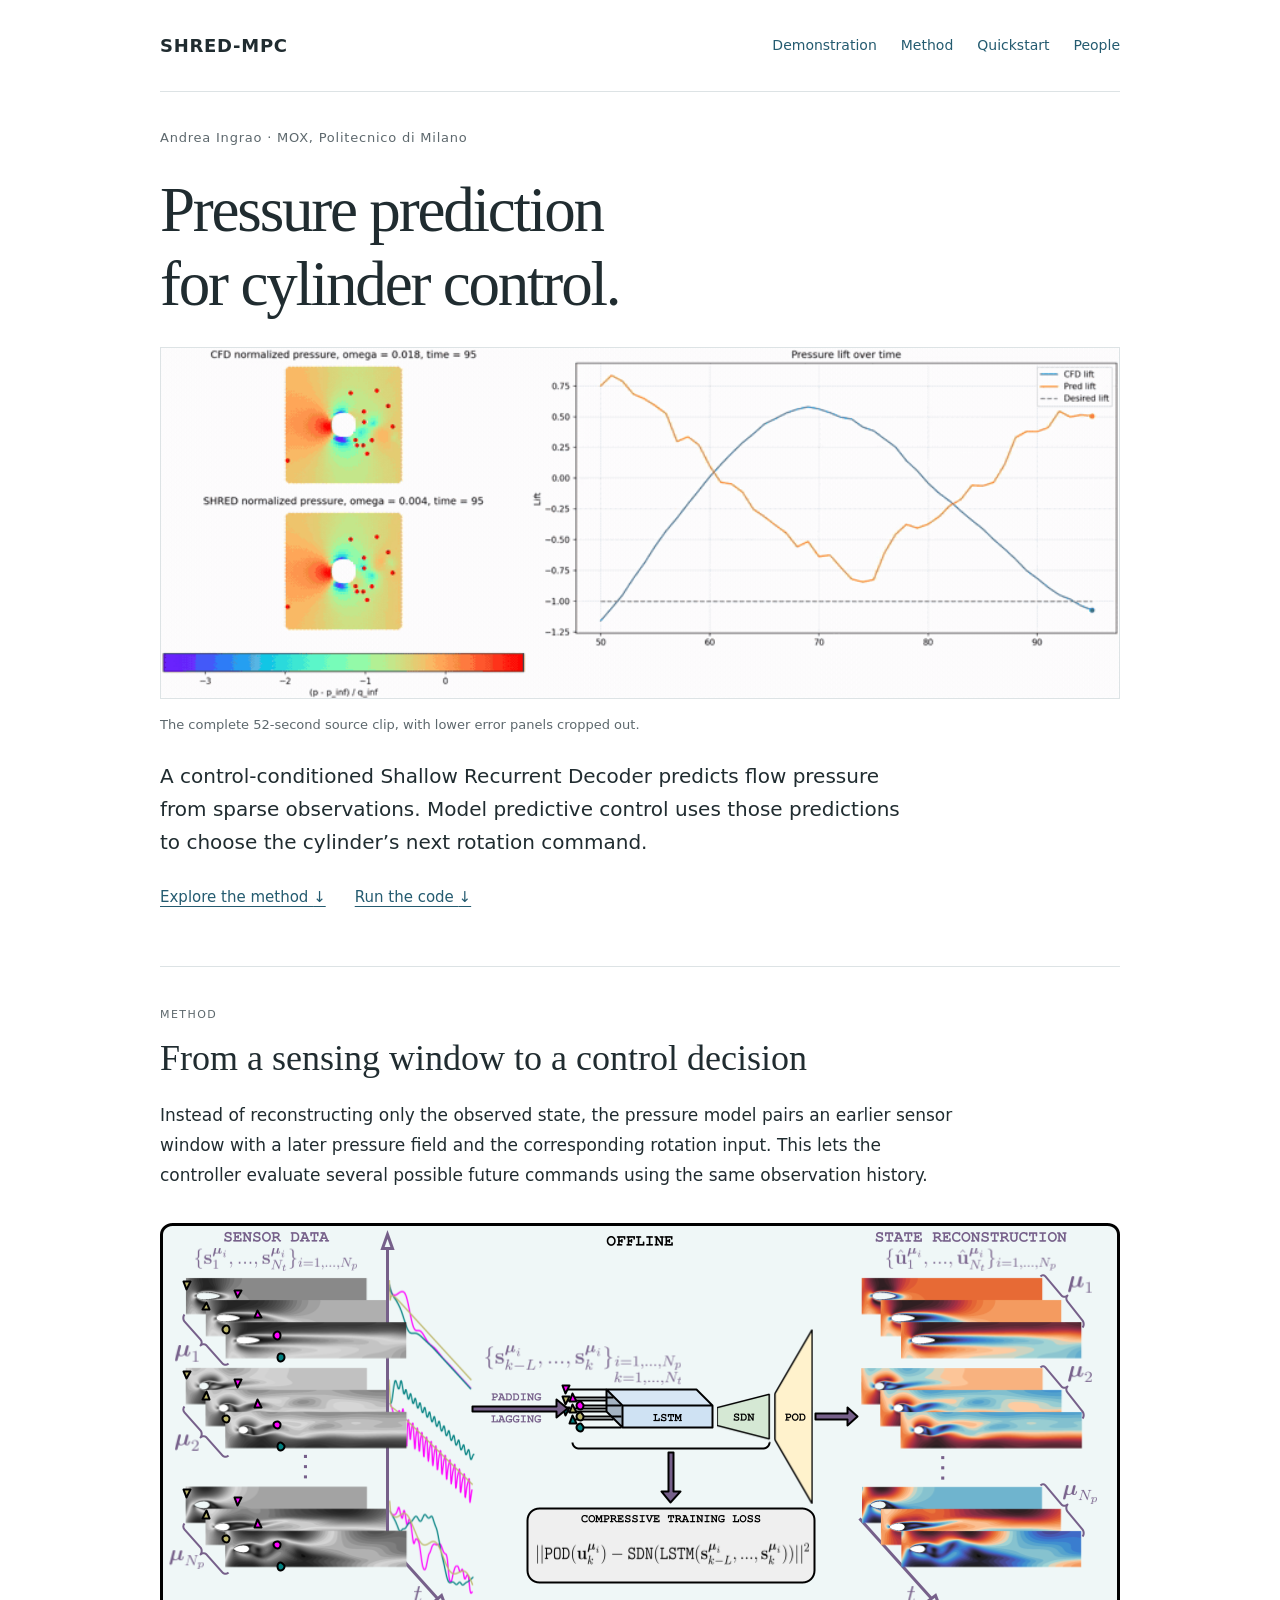
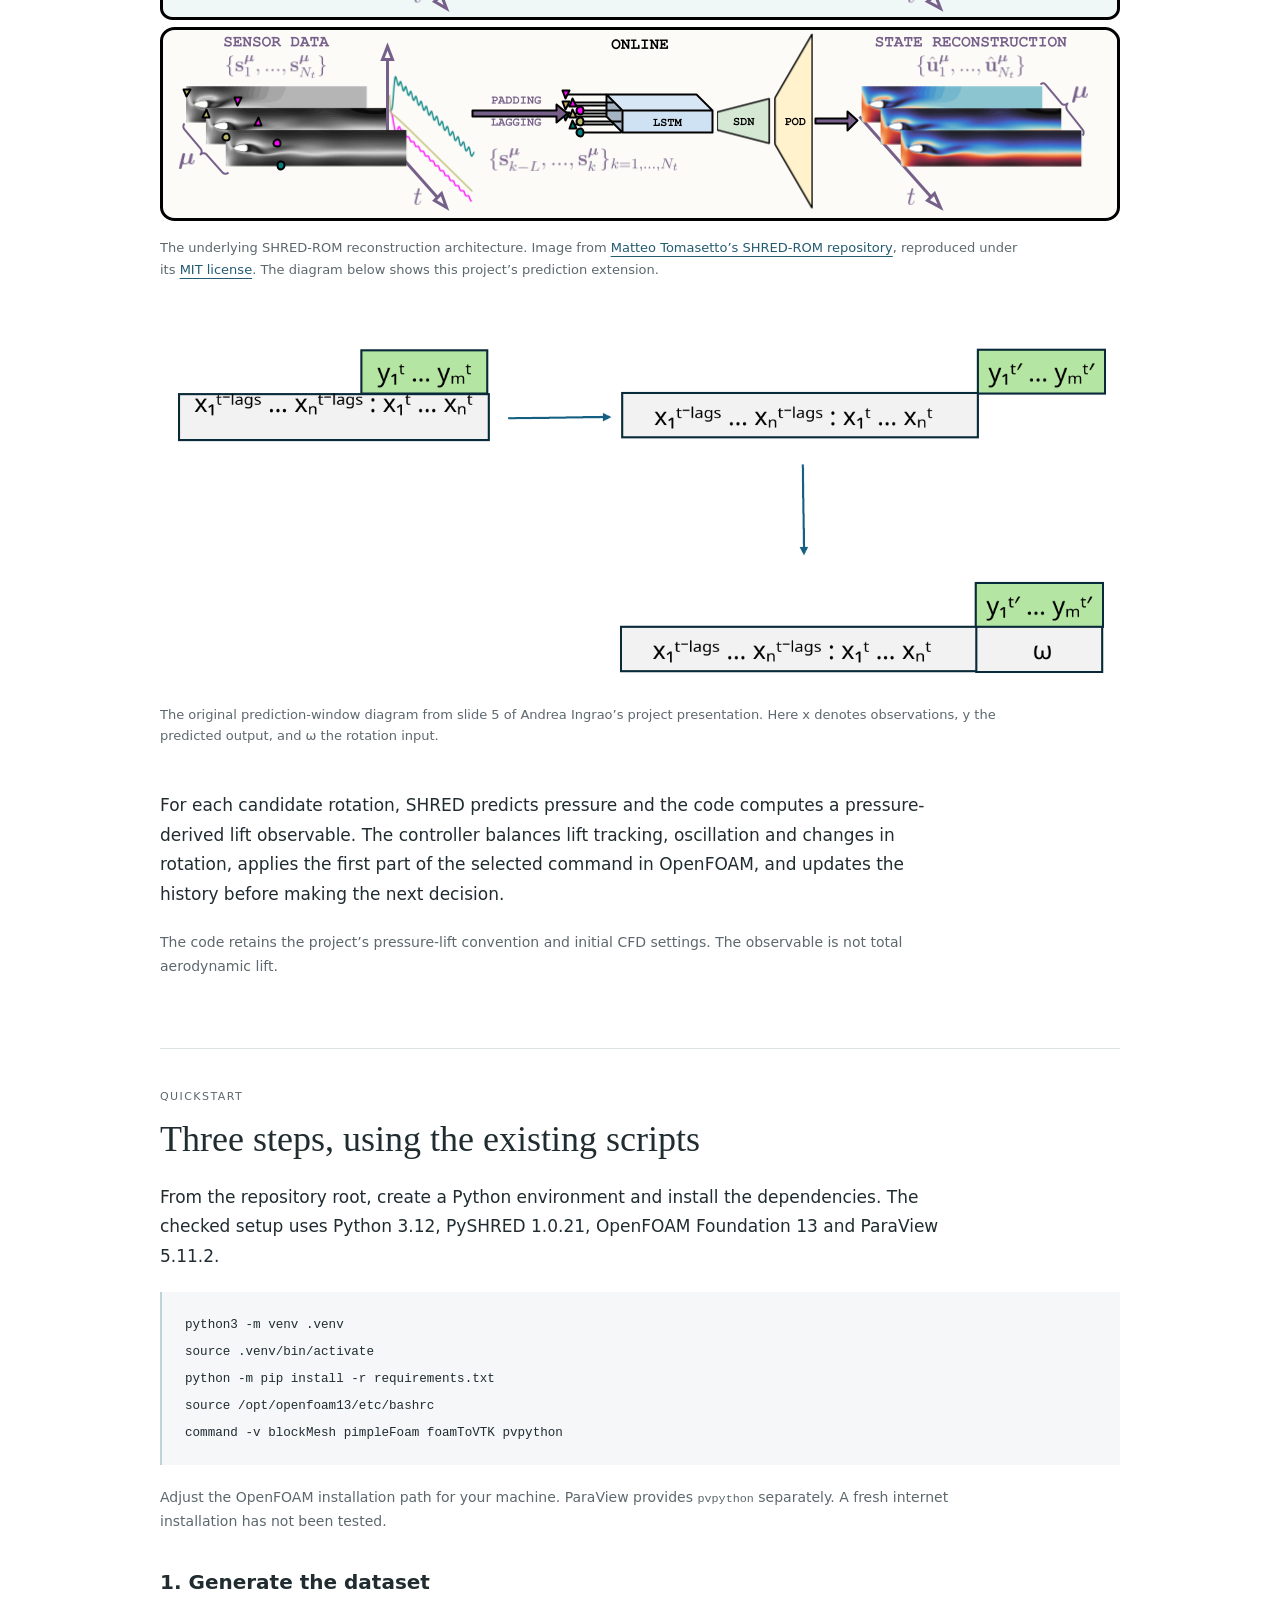
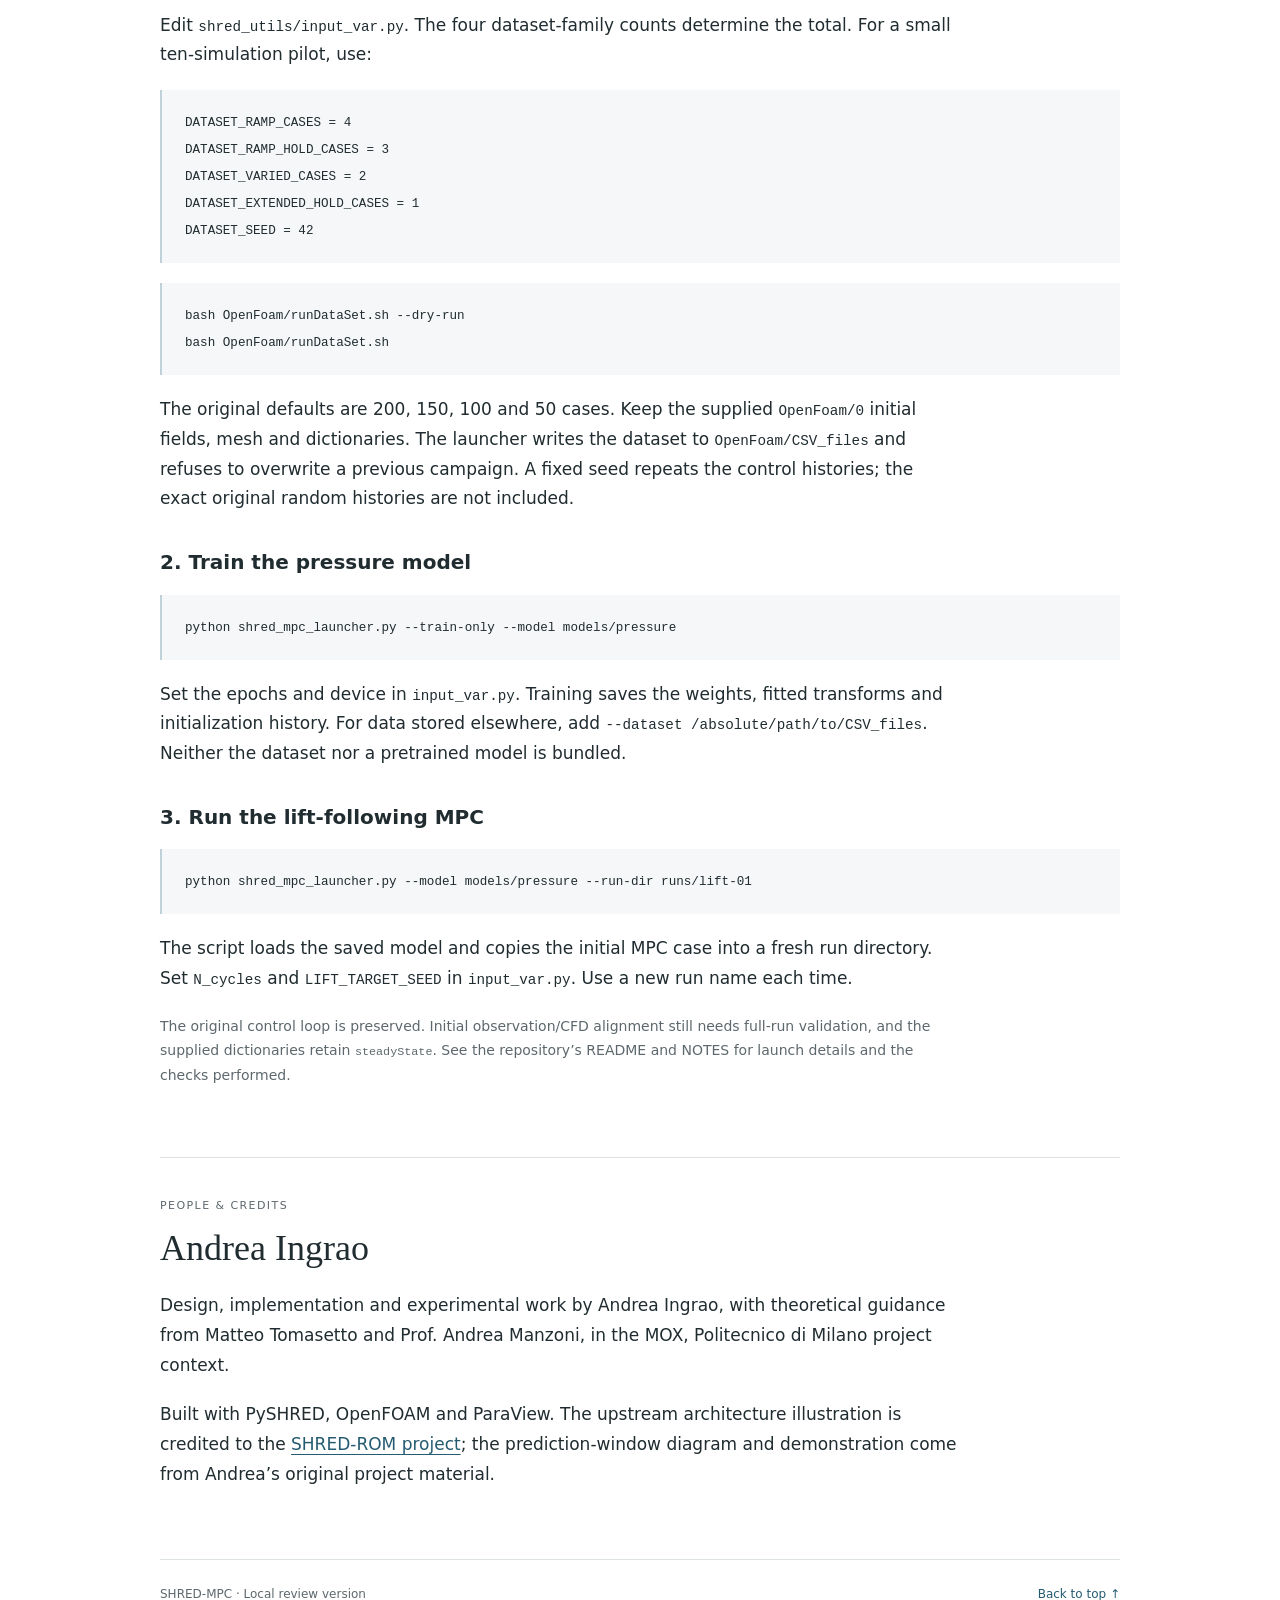
==== commit 85993e1a: "Upload" ====
--- a/website/index.html
+++ b/website/index.html
@@ -64,10 +64,10 @@
 bash OpenFoam/runDataSet.sh</code></pre>
     <p>The original defaults are 200, 150, 100 and 50 cases. Keep the supplied <code>OpenFoam/0</code> initial fields, mesh and dictionaries. The launcher writes the dataset to <code>OpenFoam/CSV_files</code> and refuses to overwrite a previous campaign. A fixed seed repeats the control histories; the exact original random histories are not included.</p>
     <h3>2. Train the pressure model</h3>
-<pre><code>python shred_MPC_test_p.py --train-only --model models/pressure</code></pre>
+<pre><code>python shred_mpc_launcher.py --train-only --model models/pressure</code></pre>
     <p>Set the epochs and device in <code>input_var.py</code>. Training saves the weights, fitted transforms and initialization history. For data stored elsewhere, add <code>--dataset /absolute/path/to/CSV_files</code>. Neither the dataset nor a pretrained model is bundled.</p>
     <h3>3. Run the lift-following MPC</h3>
-<pre><code>python shred_MPC_test_p.py --model models/pressure --run-dir runs/lift-01</code></pre>
+<pre><code>python shred_mpc_launcher.py --model models/pressure --run-dir runs/lift-01</code></pre>
     <p>The script loads the saved model and copies the initial MPC case into a fresh run directory. Set <code>N_cycles</code> and <code>LIFT_TARGET_SEED</code> in <code>input_var.py</code>. Use a new run name each time.</p>
     <p class="aside">The original control loop is preserved. Initial observation/CFD alignment still needs full-run validation, and the supplied dictionaries retain <code>steadyState</code>. See the repository’s README and NOTES for launch details and the checks performed.</p>
   </section>
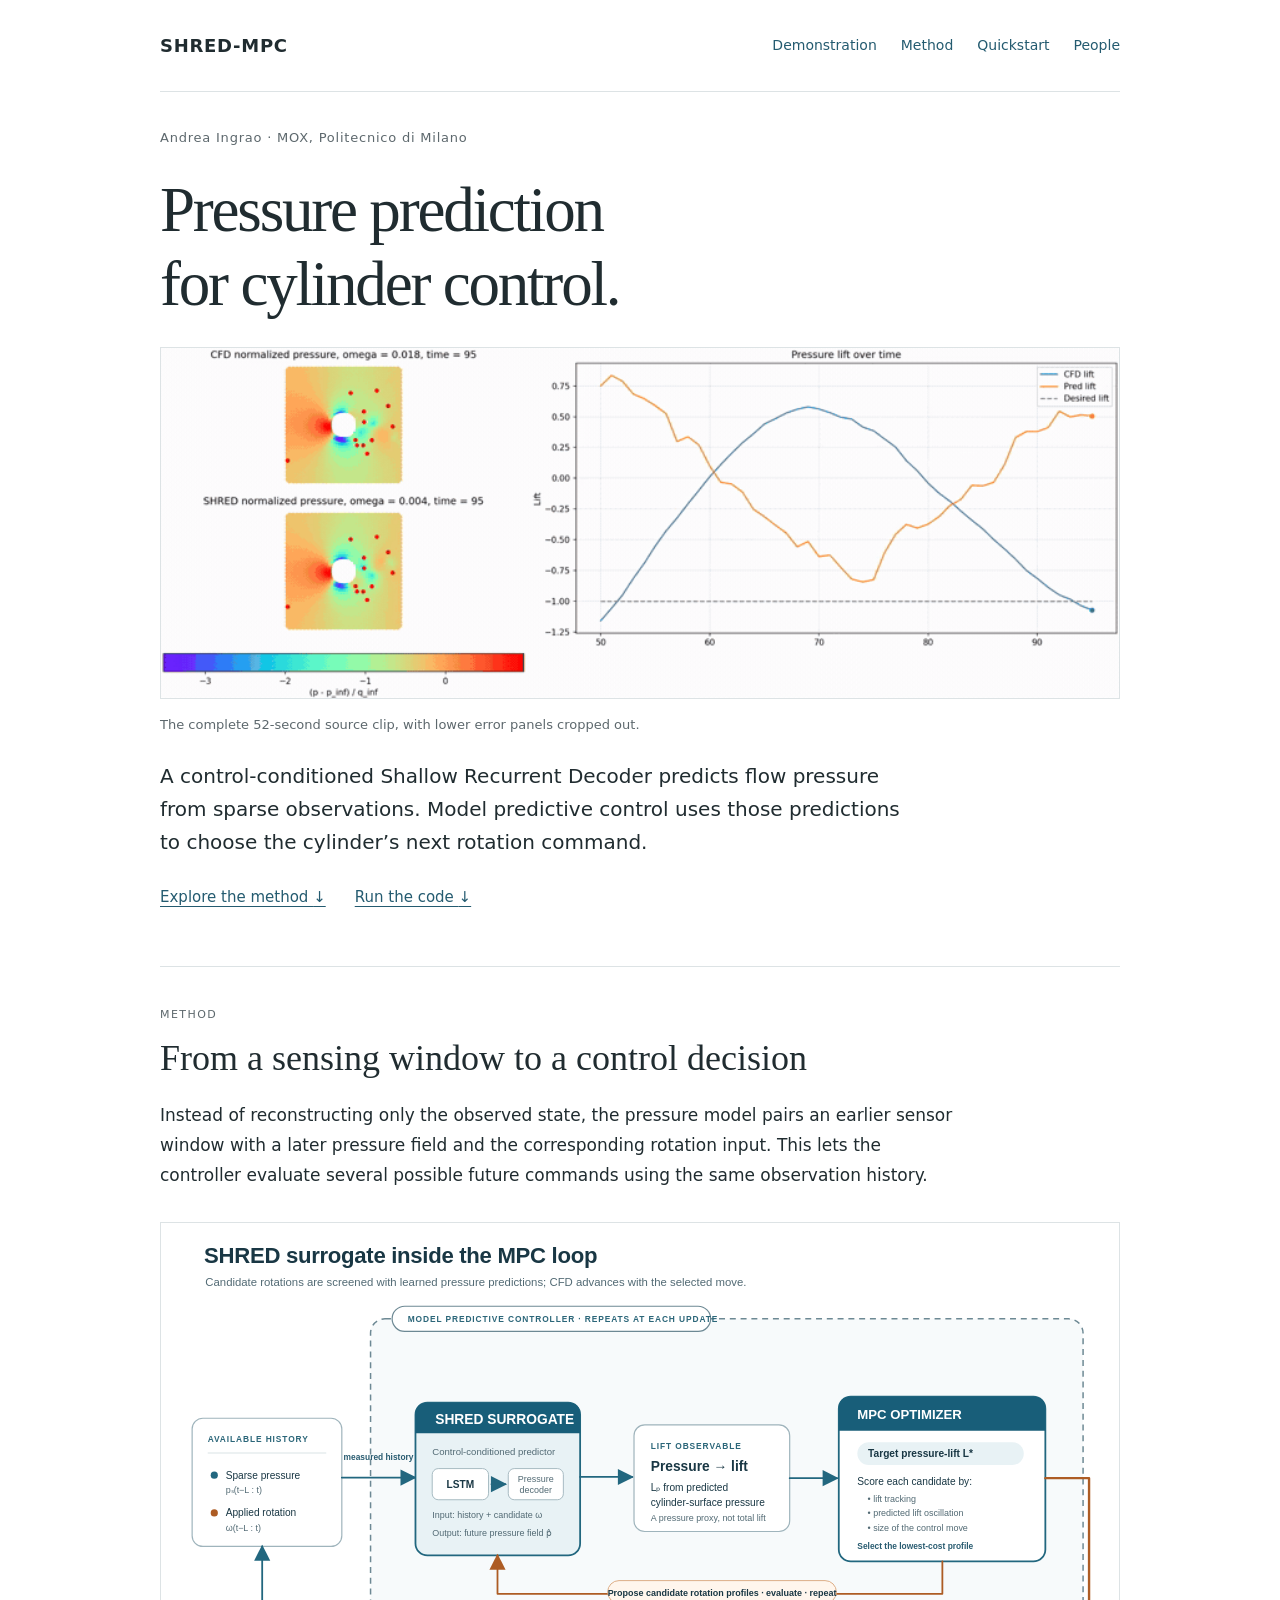
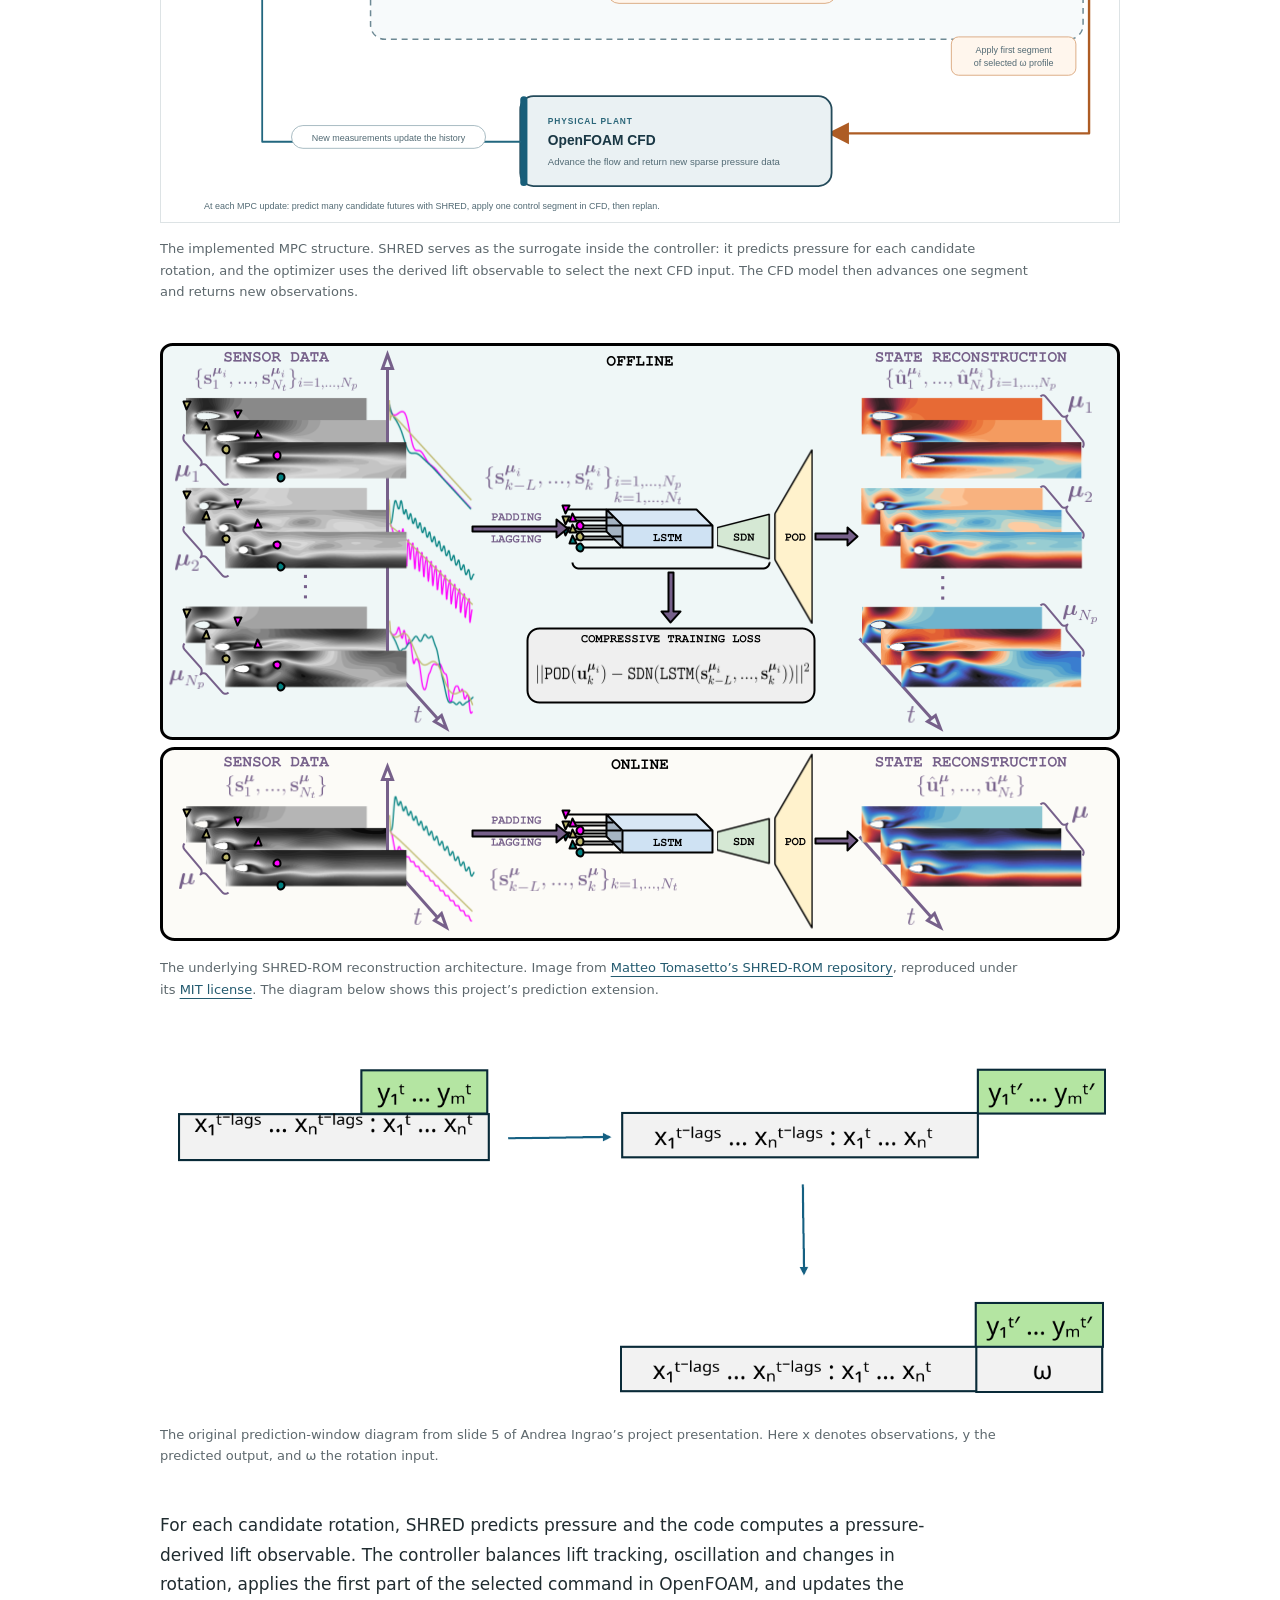
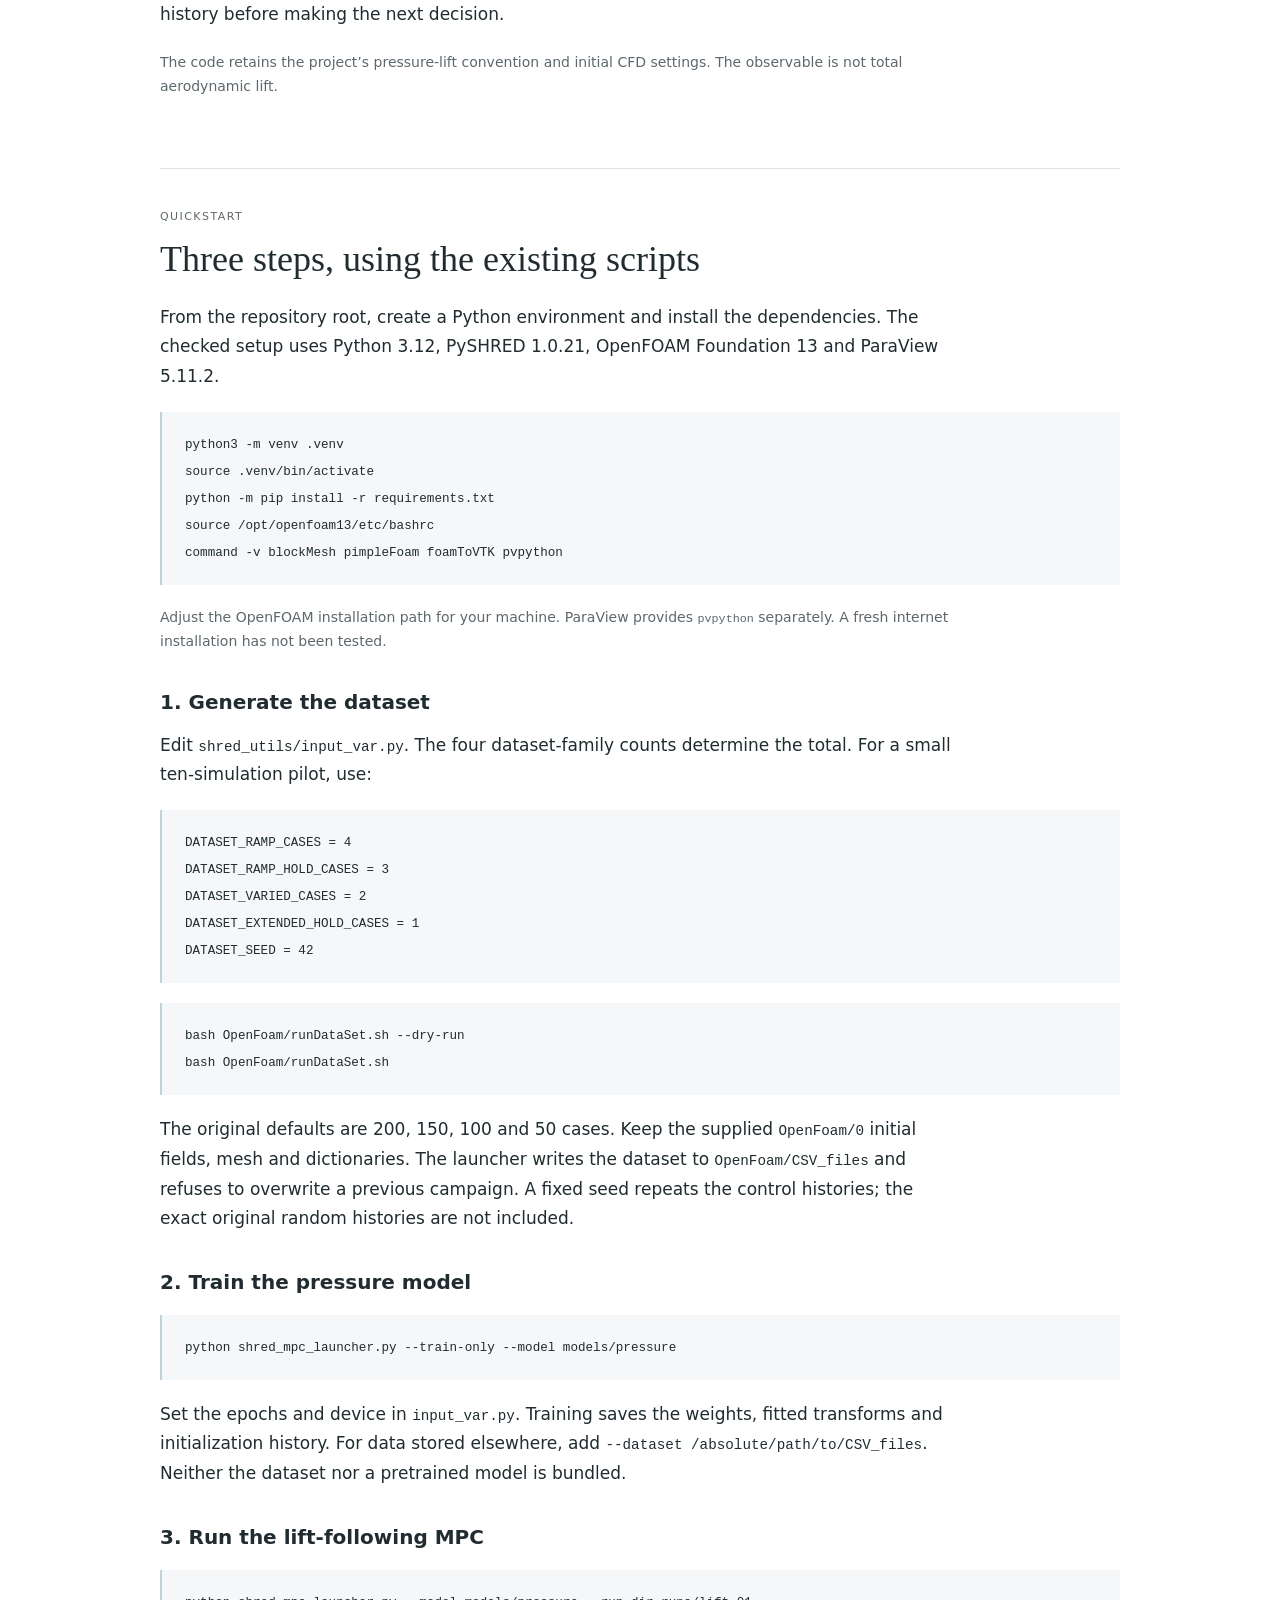
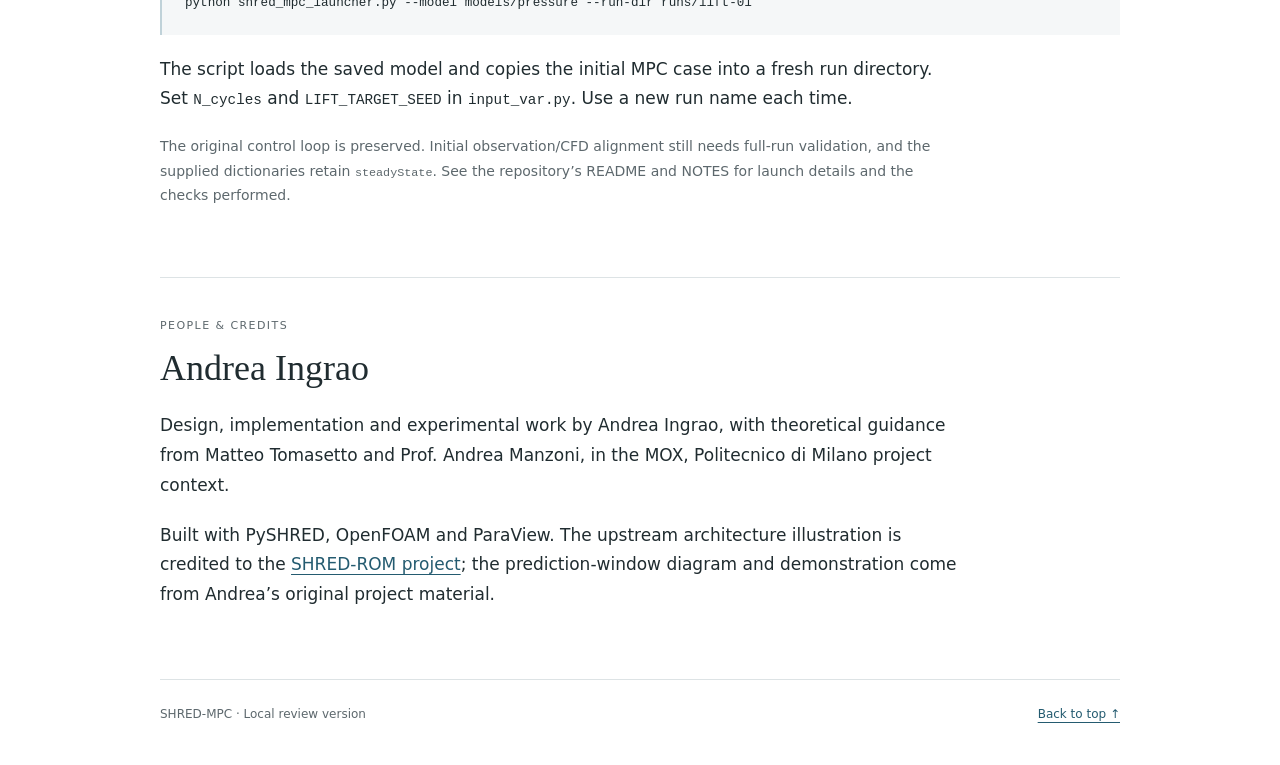
==== commit eabad11a: "Upload" ====
--- a/website/index.html
+++ b/website/index.html
@@ -31,6 +31,10 @@
     <p class="eyebrow">Method</p>
     <h2 id="method-title">From a sensing window to a control decision</h2>
     <p>Instead of reconstructing only the observed state, the pressure model pairs an earlier sensor window with a later pressure field and the corresponding rotation input. This lets the controller evaluate several possible future commands using the same observation history.</p>
+    <figure class="mpc-structure">
+      <a href="assets/mpc-surrogate-structure.svg" aria-label="Open the MPC and SHRED surrogate diagram at full size"><img src="assets/mpc-surrogate-structure.svg" width="1600" height="1000" loading="lazy" alt="Receding-horizon MPC diagram: pressure and rotation history feed the SHRED surrogate, whose predicted pressure and pressure-derived lift score candidate rotations. The optimizer applies one selected segment to OpenFOAM CFD; new measurements update the history."></a>
+      <figcaption>The implemented MPC structure. SHRED serves as the surrogate inside the controller: it predicts pressure for each candidate rotation, and the optimizer uses the derived lift observable to select the next CFD input. The CFD model then advances one segment and returns new observations.</figcaption>
+    </figure>
   <figure class="overview">
     <a href="assets/shred-rom.png" aria-label="Open the SHRED-ROM overview at full size"><img src="assets/shred-rom.png" width="960" height="600" alt="SHRED-ROM combines sensor histories, an LSTM, a shallow decoder and POD to reconstruct flow fields."></a>
     <figcaption>The underlying SHRED-ROM reconstruction architecture. Image from <a href="https://github.com/MatteoTomasetto/shred-rom">Matteo Tomasetto’s SHRED-ROM repository</a>, reproduced under its <a href="assets/LICENSE-SHRED-ROM.txt">MIT license</a>. The diagram below shows this project’s prediction extension.</figcaption>
--- a/website/style.css
+++ b/website/style.css
@@ -30,6 +30,8 @@
 h3 { font-size:20px; font-weight:600; margin:37px 0 16px; }
 p { max-width:800px; margin:0 0 20px; }
 .architecture { padding:12px 0; }
+.mpc-structure { margin:32px 0 40px; }
+.mpc-structure img { border:1px solid var(--rule); }
 .aside { color:var(--muted); font-size:14px; }
 picture, picture img { display:block; width:100%; height:auto; background:#fff; }
 code { font-family:ui-monospace,SFMono-Regular,Consolas,monospace; font-size:.84em; overflow-wrap:anywhere; }
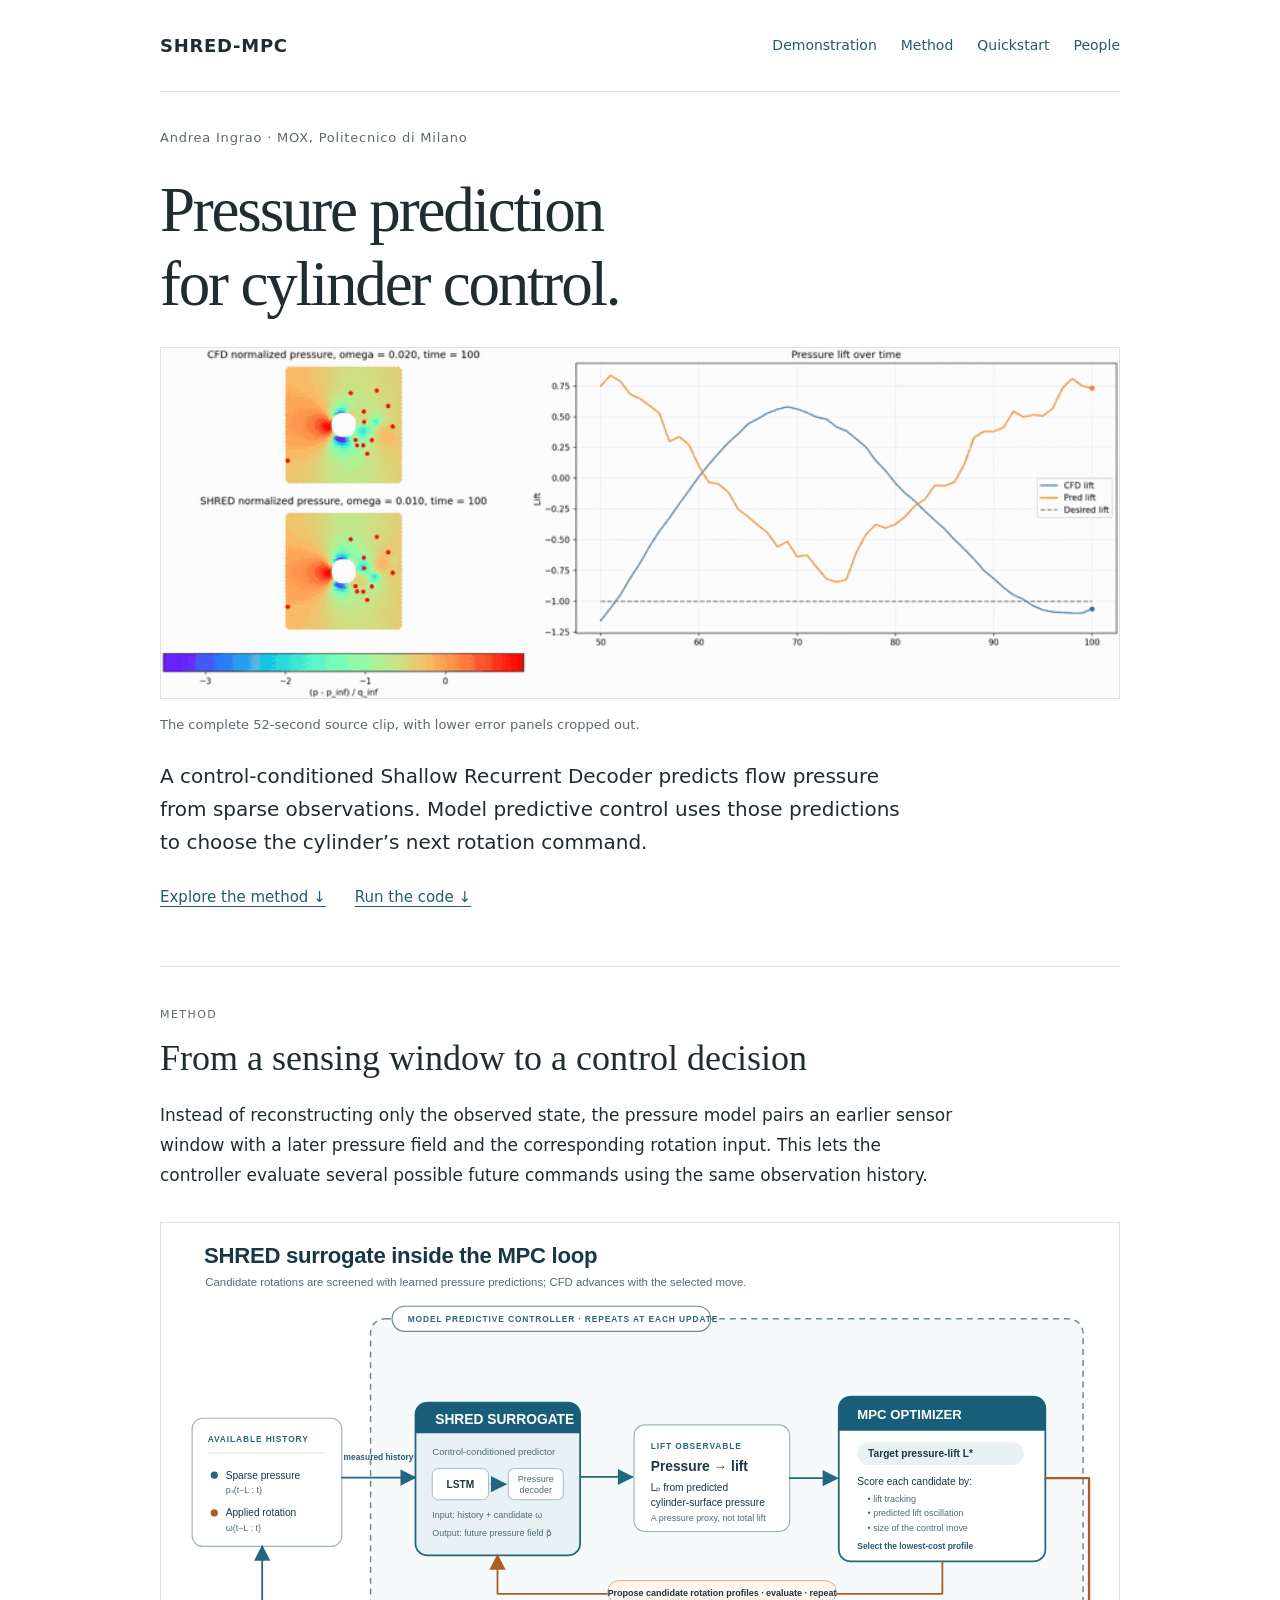
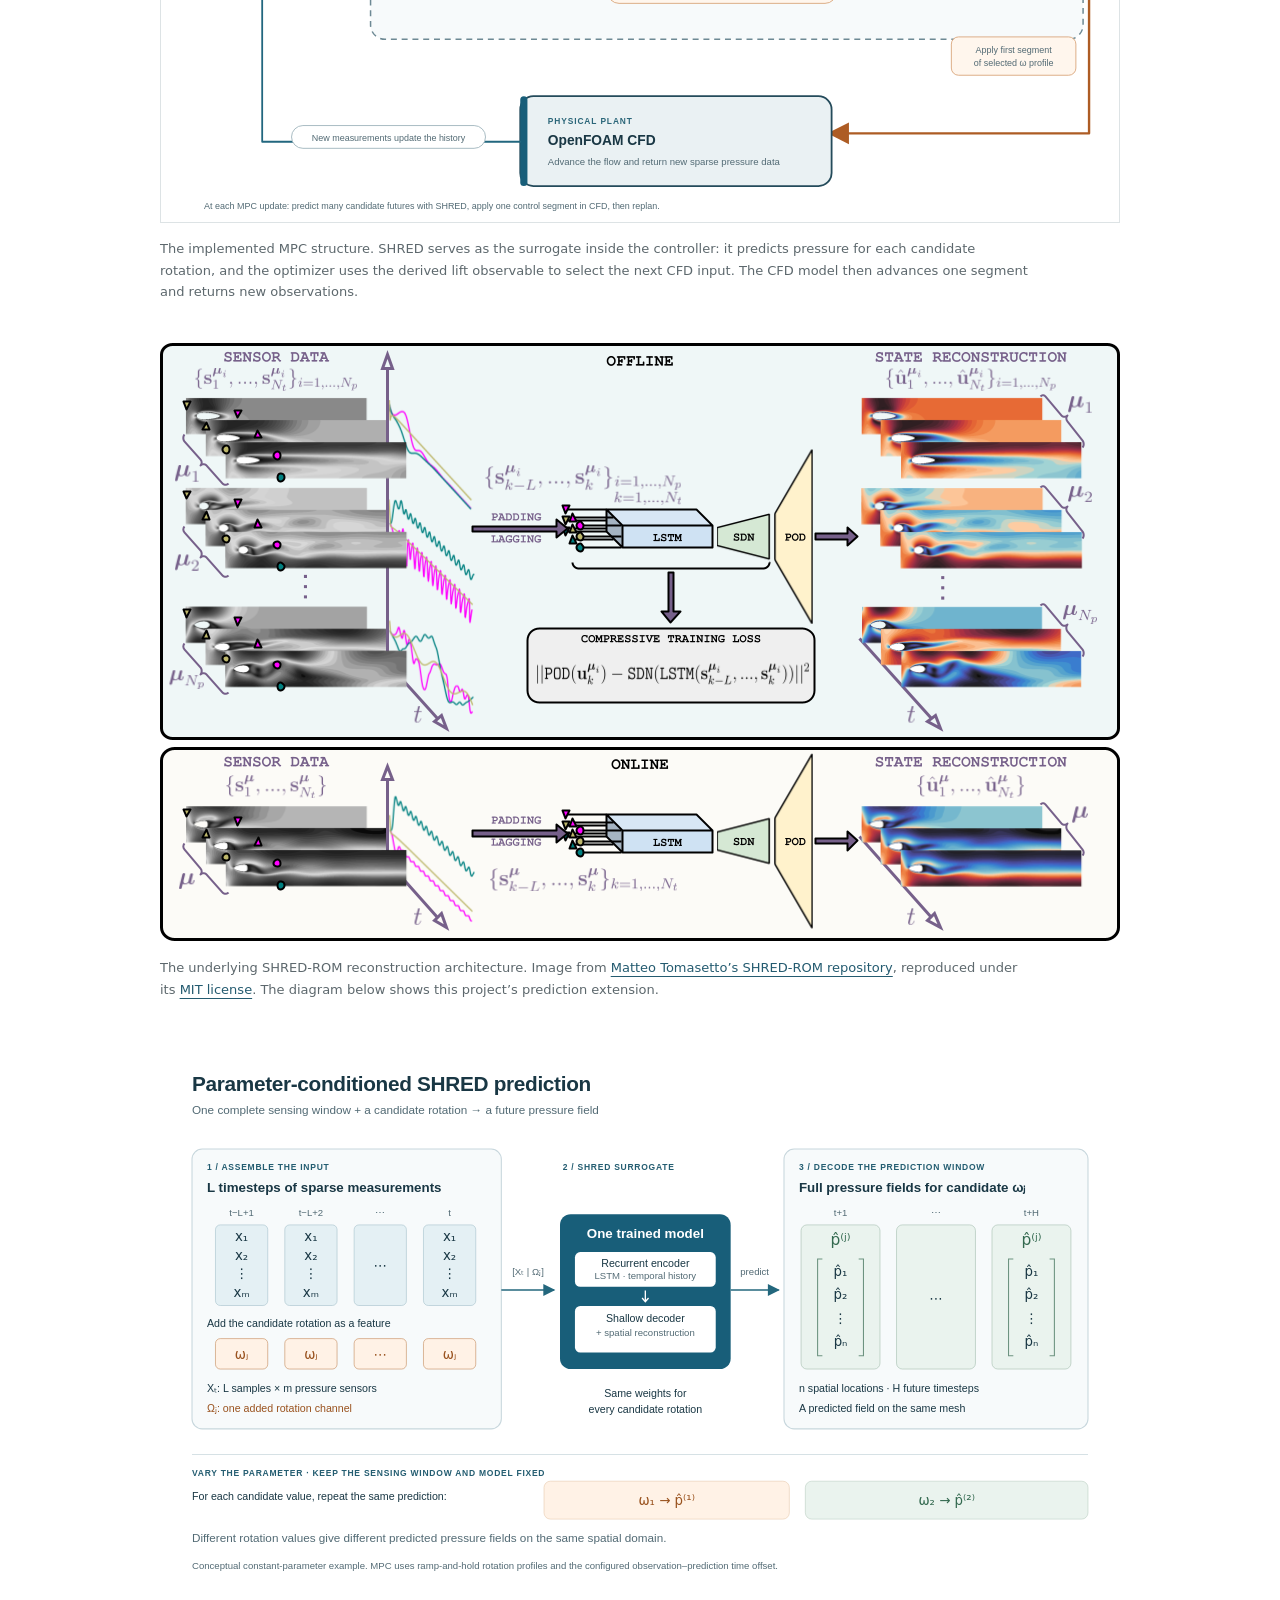
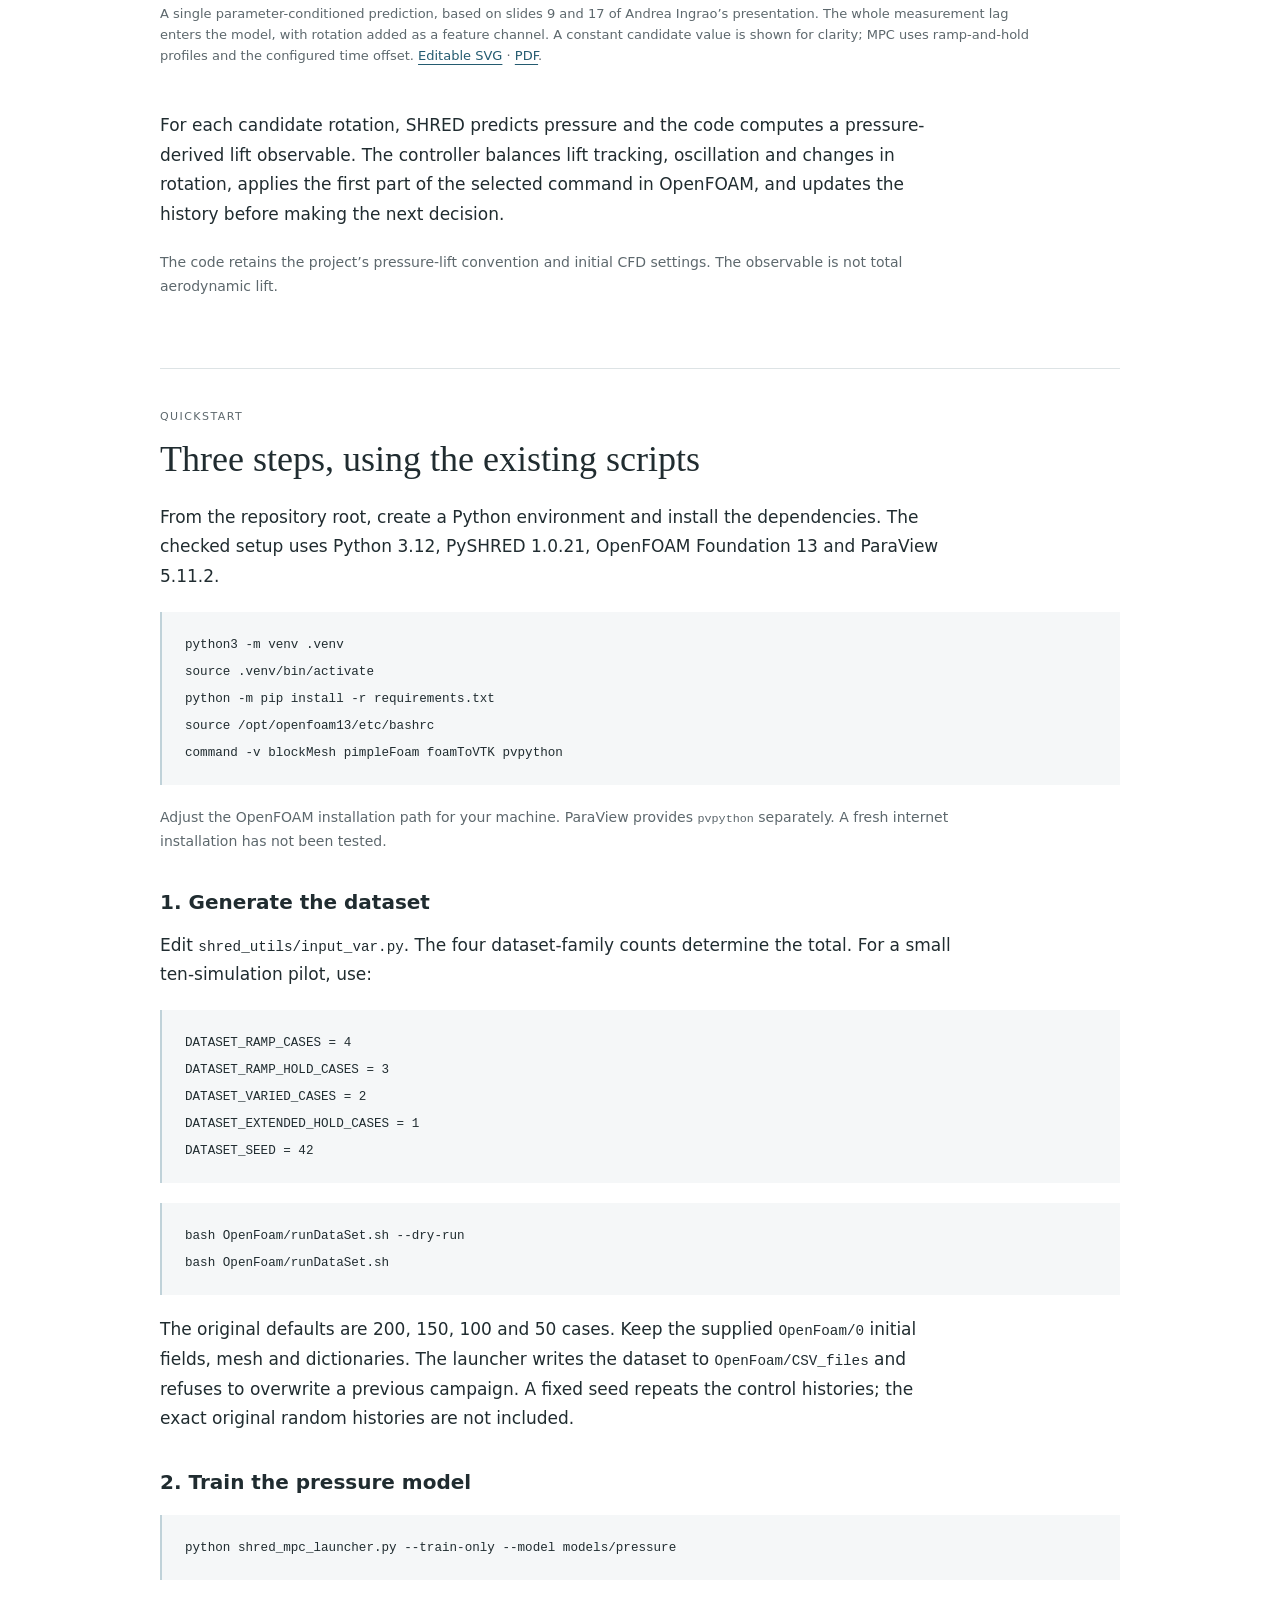
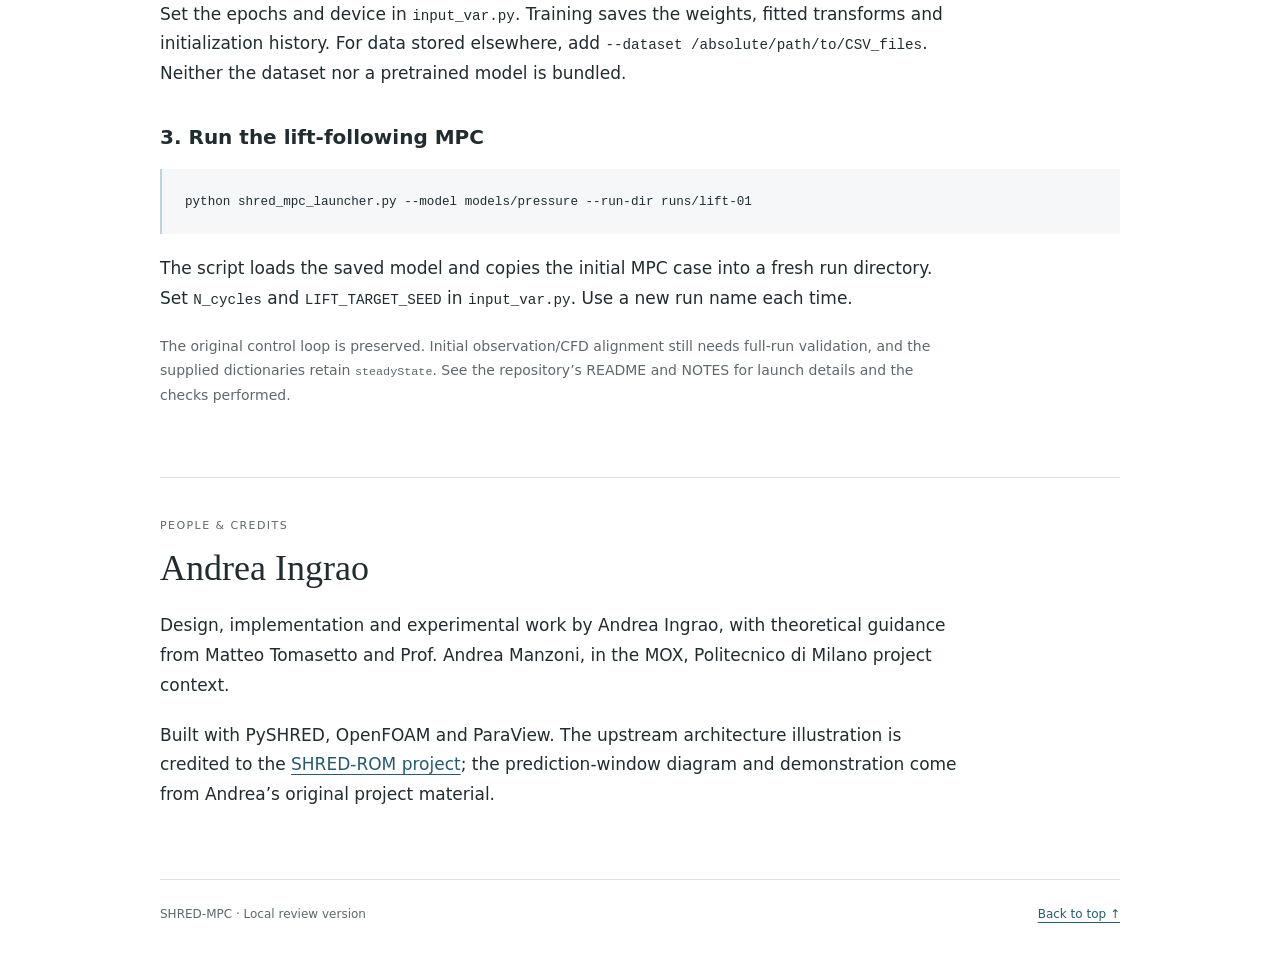
==== commit 106df790: "Upload" ====
--- a/website/index.html
+++ b/website/index.html
@@ -41,8 +41,8 @@
   </figure>
 
     <figure class="architecture">
-      <a href="assets/prediction-window.png" aria-label="Open the original prediction-window diagram at full size"><img src="assets/prediction-window.png" width="1380" height="510" loading="lazy" alt="Original slide blocks show a sensing history x, shifted predicted outputs y, and cylinder rotation omega added as a control input."></a>
-      <figcaption>The original prediction-window diagram from slide 5 of Andrea Ingrao’s project presentation. Here x denotes observations, y the predicted output, and ω the rotation input.</figcaption>
+      <a href="assets/sensing-window.svg" aria-label="Open the parameter-conditioned sensing-window diagram at full size"><img src="assets/sensing-window.svg" width="1800" height="1000" loading="lazy" alt="One sensing-window example: L timesteps of sparse pressure measurements and an added rotation channel feed one trained SHRED model. It predicts future pressure fields at all mesh locations; varying the candidate parameter produces alternative fields on the same mesh."></a>
+      <figcaption>A single parameter-conditioned prediction, based on slides 9 and 17 of Andrea Ingrao’s presentation. The whole measurement lag enters the model, with rotation added as a feature channel. A constant candidate value is shown for clarity; MPC uses ramp-and-hold profiles and the configured time offset. <a href="assets/sensing-window.svg">Editable SVG</a> · <a href="assets/sensing-window.pdf">PDF</a>.</figcaption>
     </figure>
     <p>For each candidate rotation, SHRED predicts pressure and the code computes a pressure-derived lift observable. The controller balances lift tracking, oscillation and changes in rotation, applies the first part of the selected command in OpenFOAM, and updates the history before making the next decision.</p>
     <p class="aside">The code retains the project’s pressure-lift convention and initial CFD settings. The observable is not total aerodynamic lift.</p>
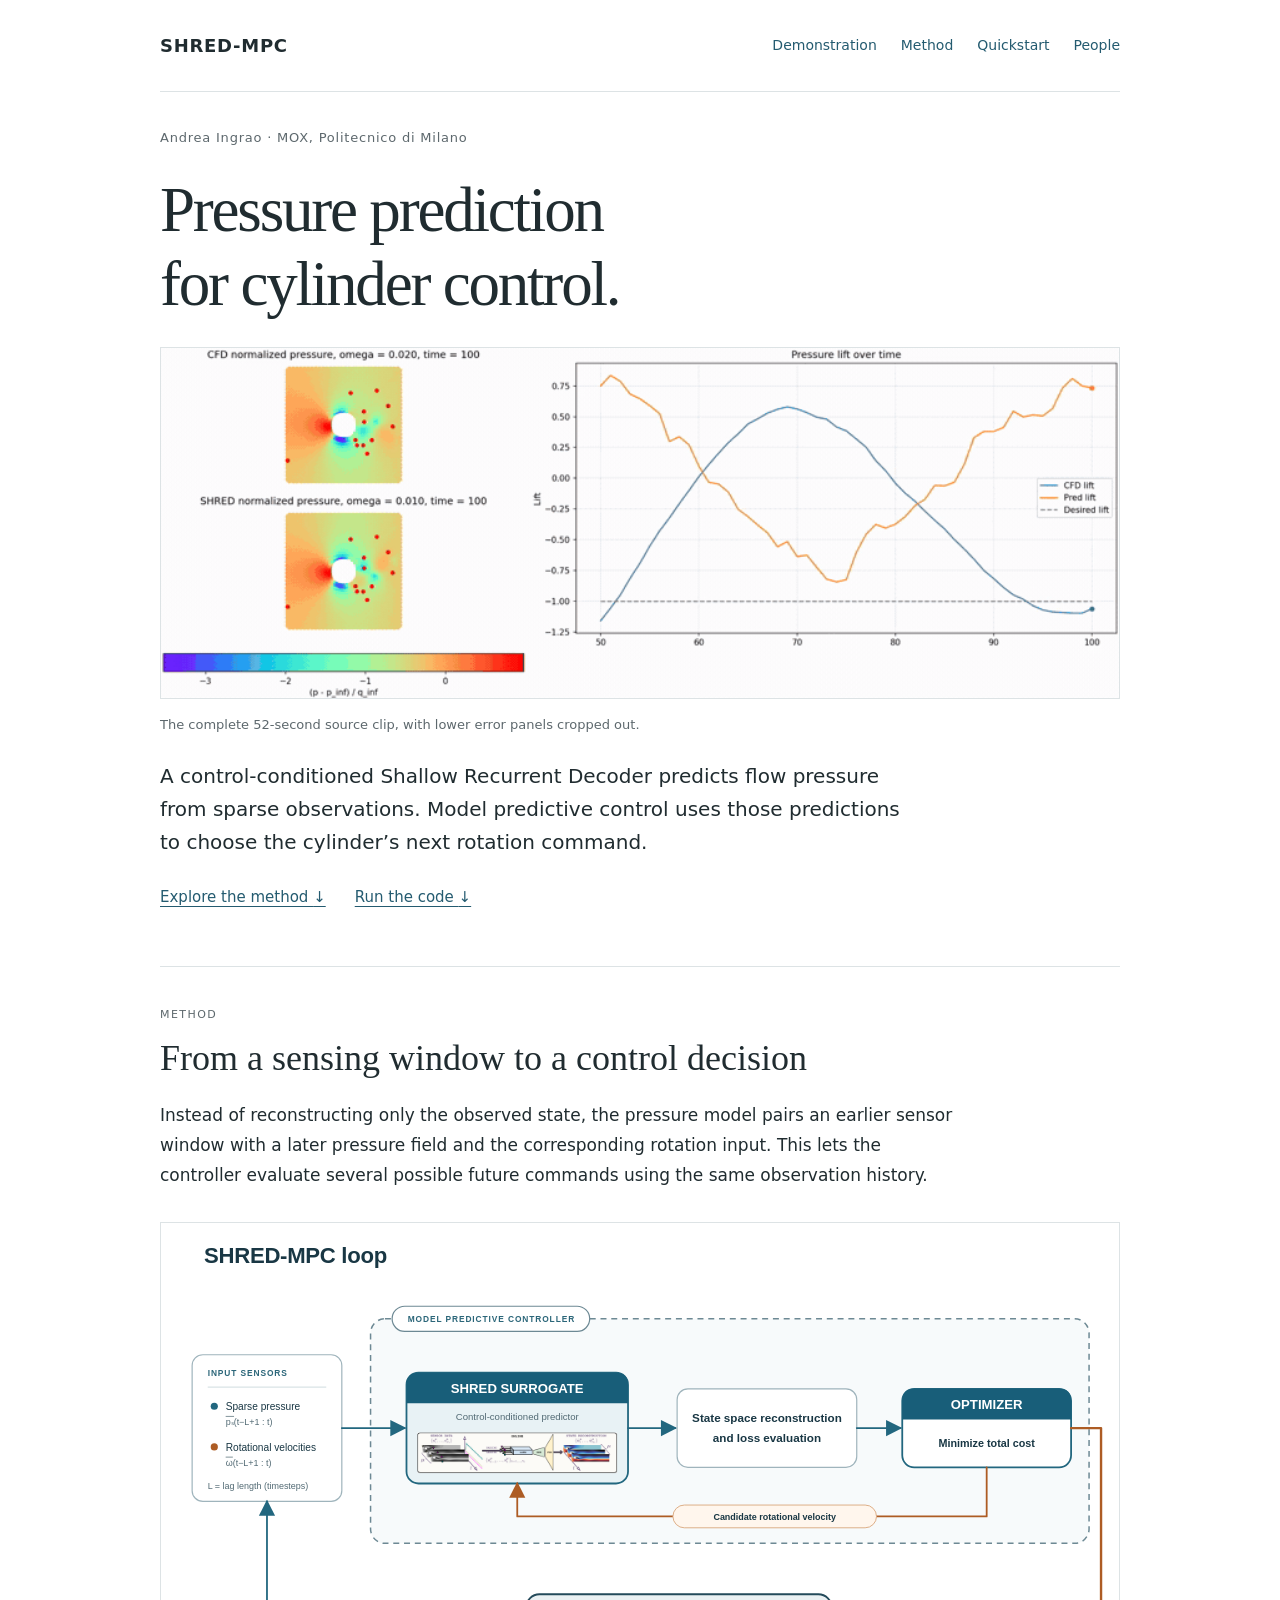
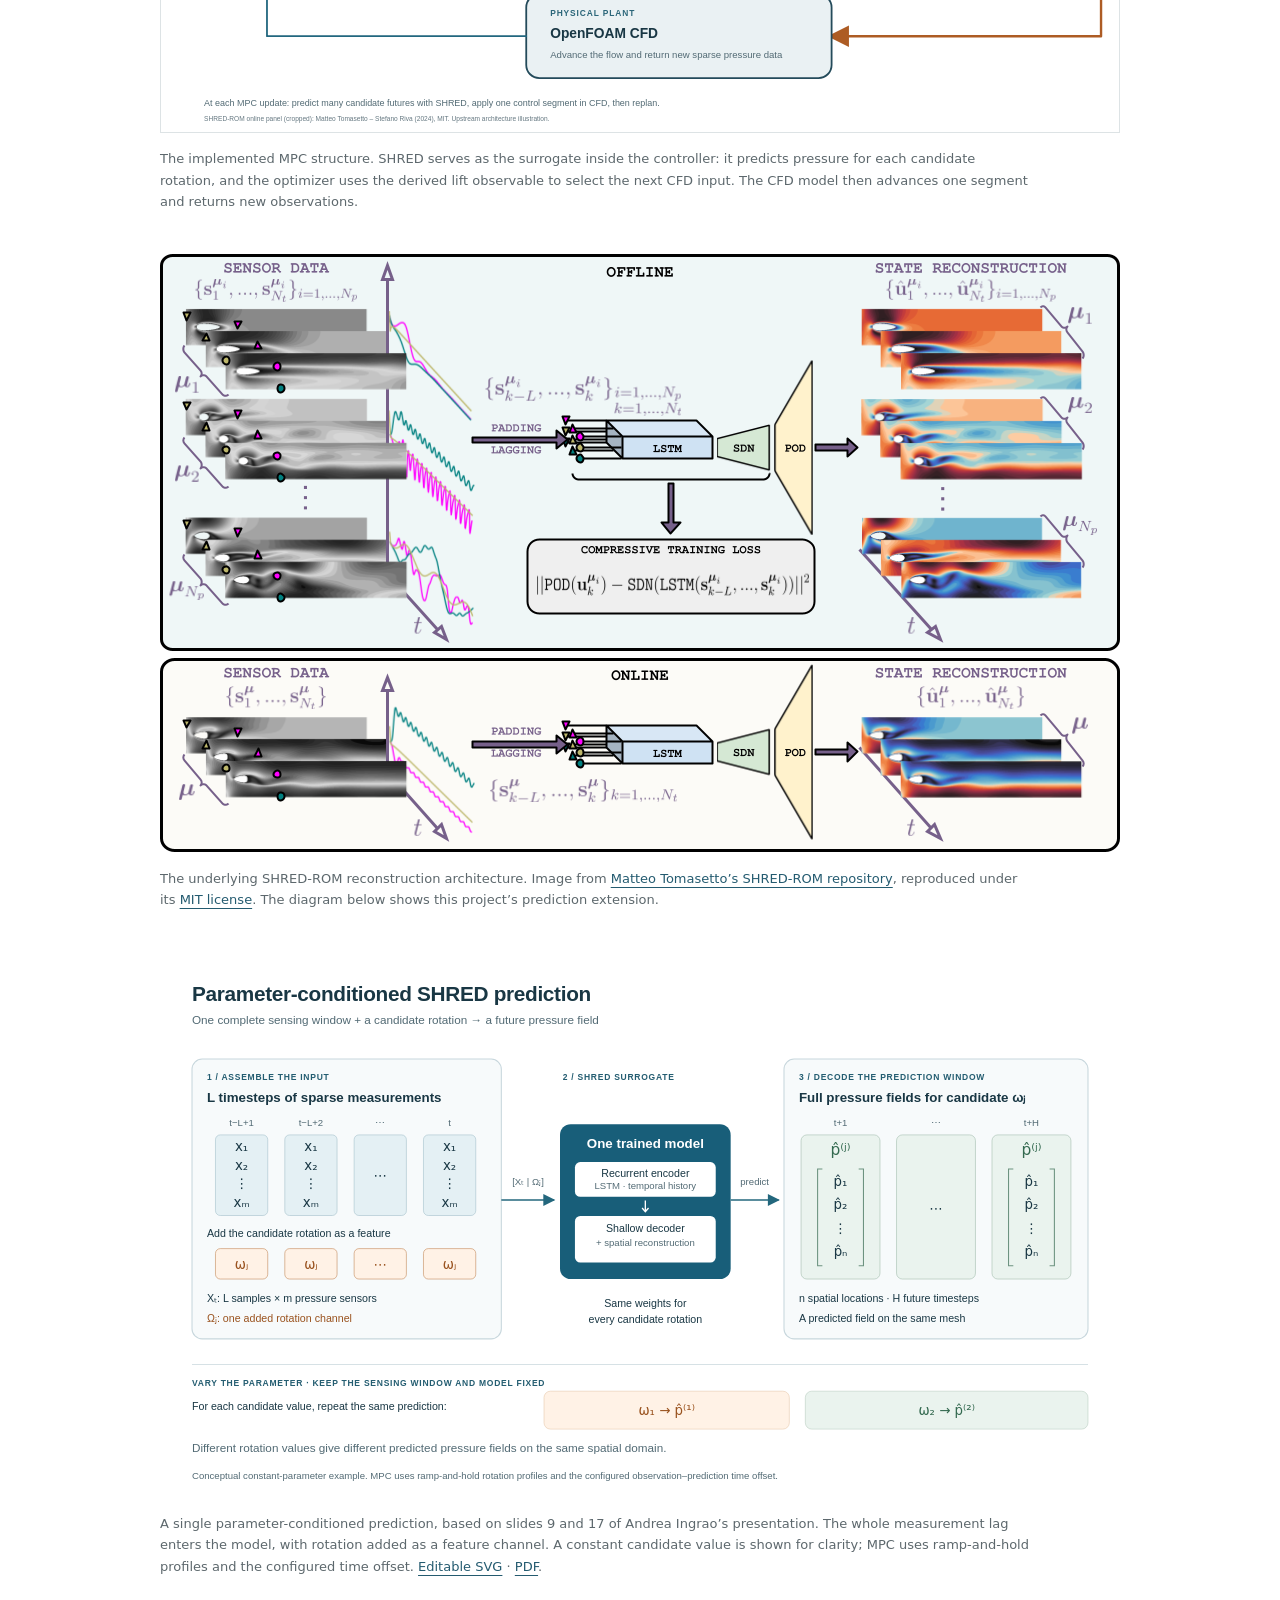
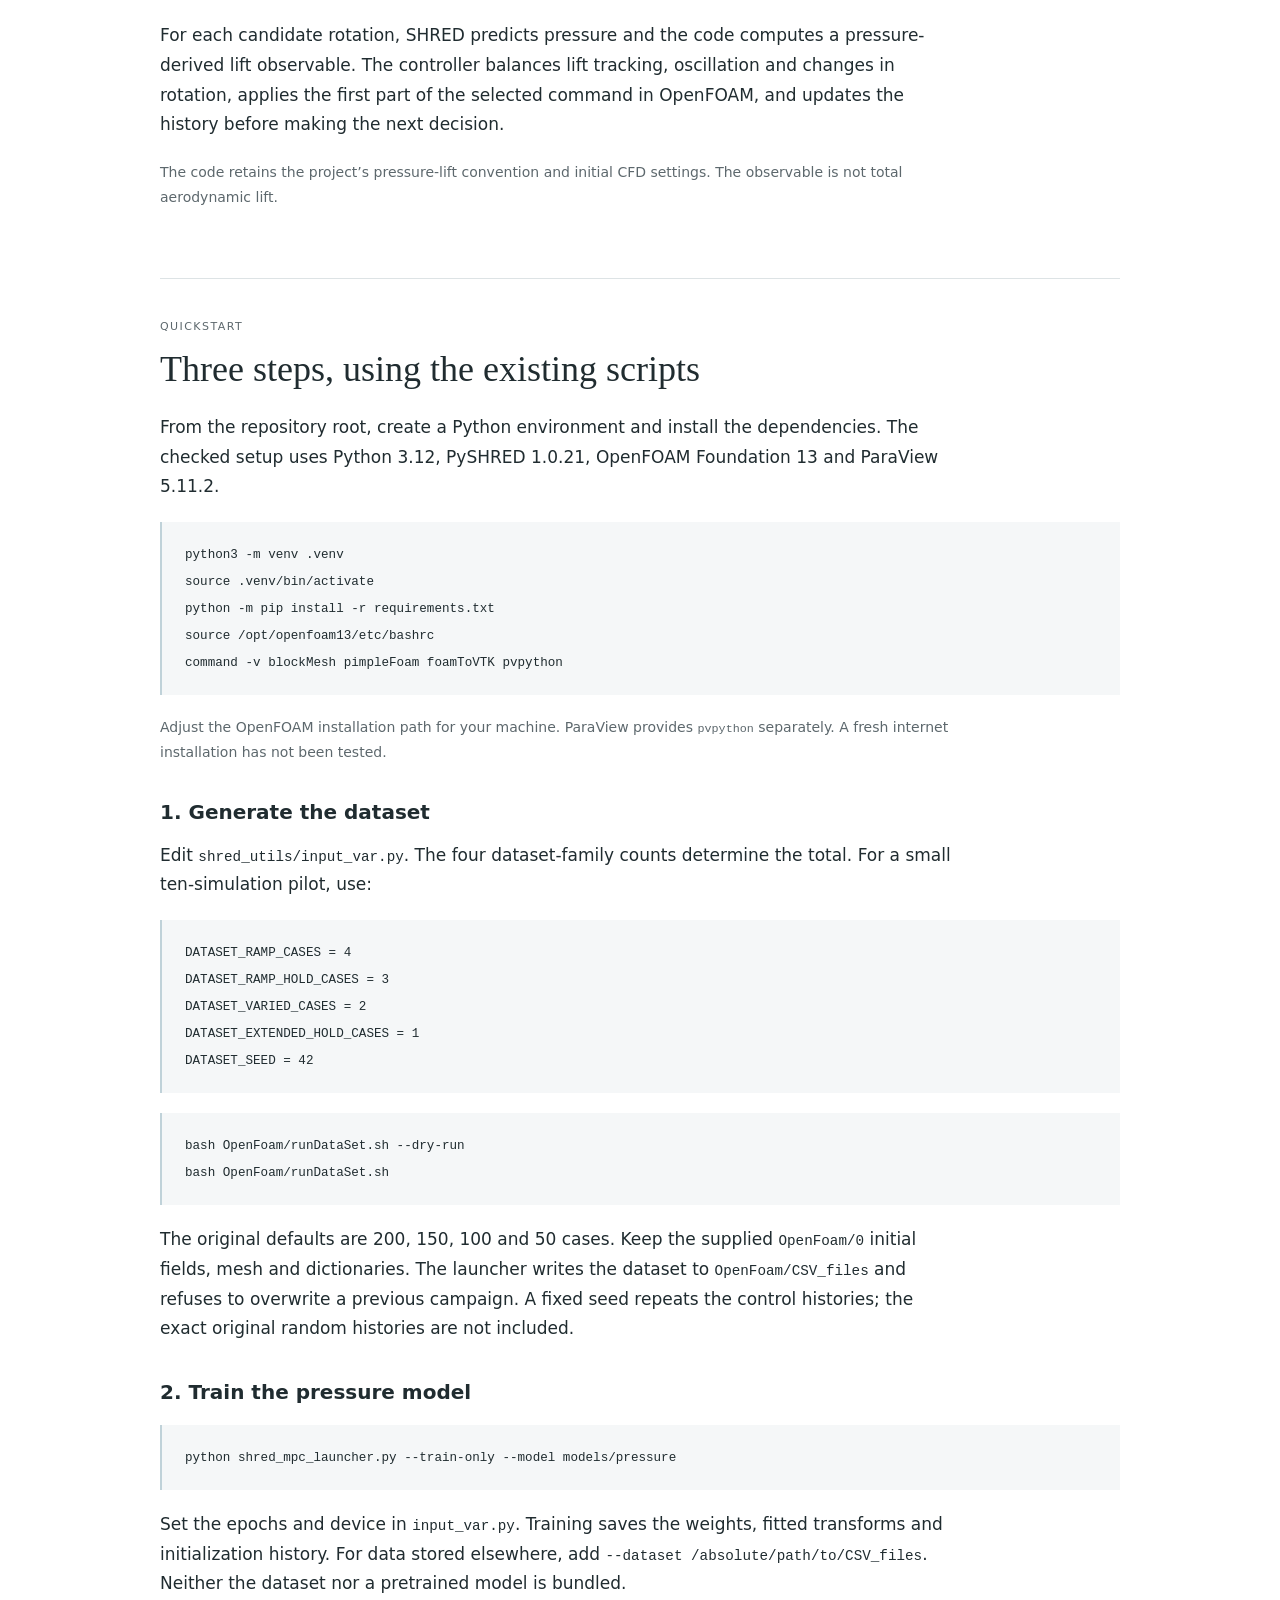
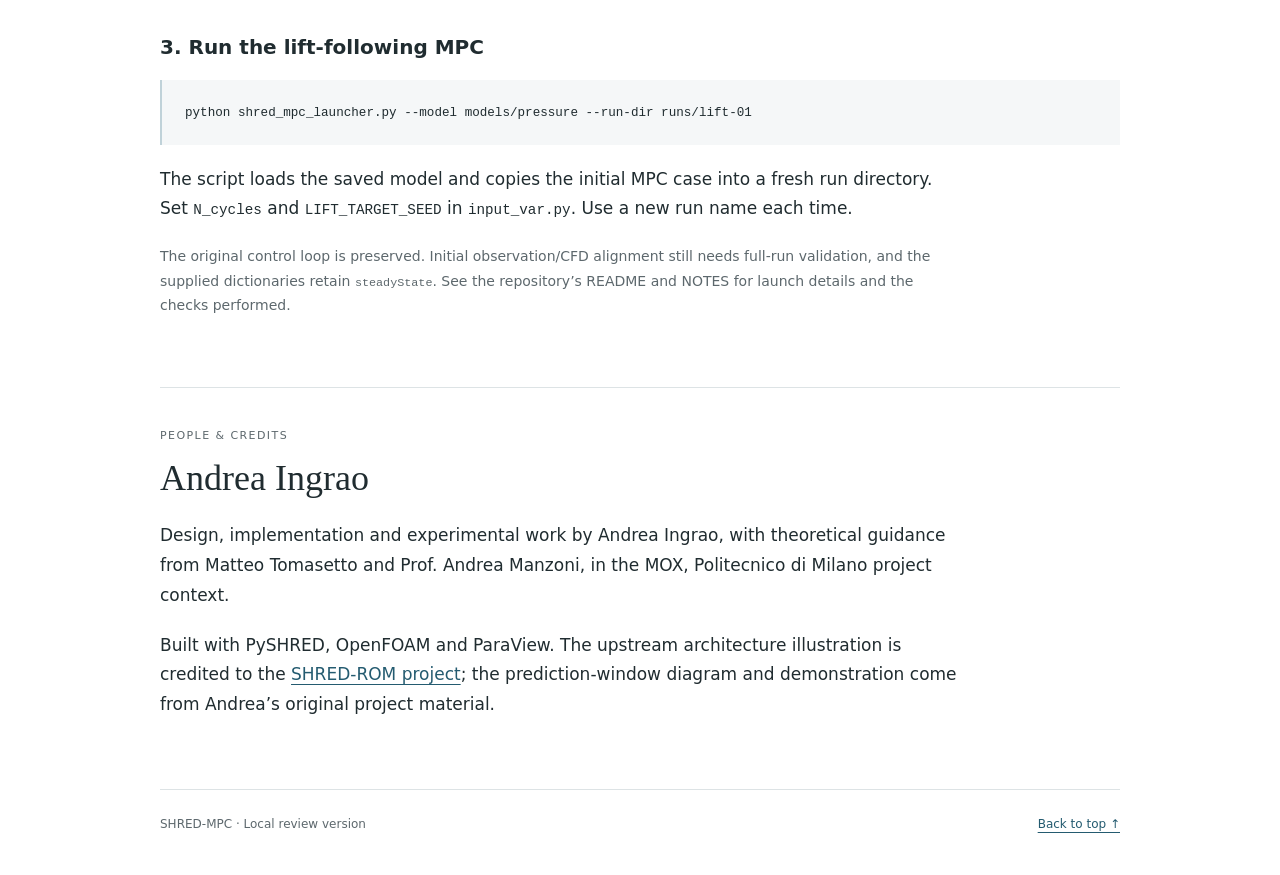
==== commit a0829a7d: "Upload" ====
--- a/website/index.html
+++ b/website/index.html
@@ -32,7 +32,7 @@
     <h2 id="method-title">From a sensing window to a control decision</h2>
     <p>Instead of reconstructing only the observed state, the pressure model pairs an earlier sensor window with a later pressure field and the corresponding rotation input. This lets the controller evaluate several possible future commands using the same observation history.</p>
     <figure class="mpc-structure">
-      <a href="assets/mpc-surrogate-structure.svg" aria-label="Open the MPC and SHRED surrogate diagram at full size"><img src="assets/mpc-surrogate-structure.svg" width="1600" height="1000" loading="lazy" alt="Receding-horizon MPC diagram: pressure and rotation history feed the SHRED surrogate, whose predicted pressure and pressure-derived lift score candidate rotations. The optimizer applies one selected segment to OpenFOAM CFD; new measurements update the history."></a>
+      <a href="assets/mpc-surrogate-structure.svg" aria-label="Open the MPC and SHRED surrogate diagram at full size"><img src="assets/mpc-surrogate-structure.svg" width="1600" height="850" loading="lazy" alt="Receding-horizon MPC diagram: pressure and rotation history feed the SHRED surrogate, whose predicted pressure and pressure-derived lift score candidate rotations. The optimizer applies one selected segment to OpenFOAM CFD; new measurements update the history."></a>
       <figcaption>The implemented MPC structure. SHRED serves as the surrogate inside the controller: it predicts pressure for each candidate rotation, and the optimizer uses the derived lift observable to select the next CFD input. The CFD model then advances one segment and returns new observations.</figcaption>
     </figure>
   <figure class="overview">
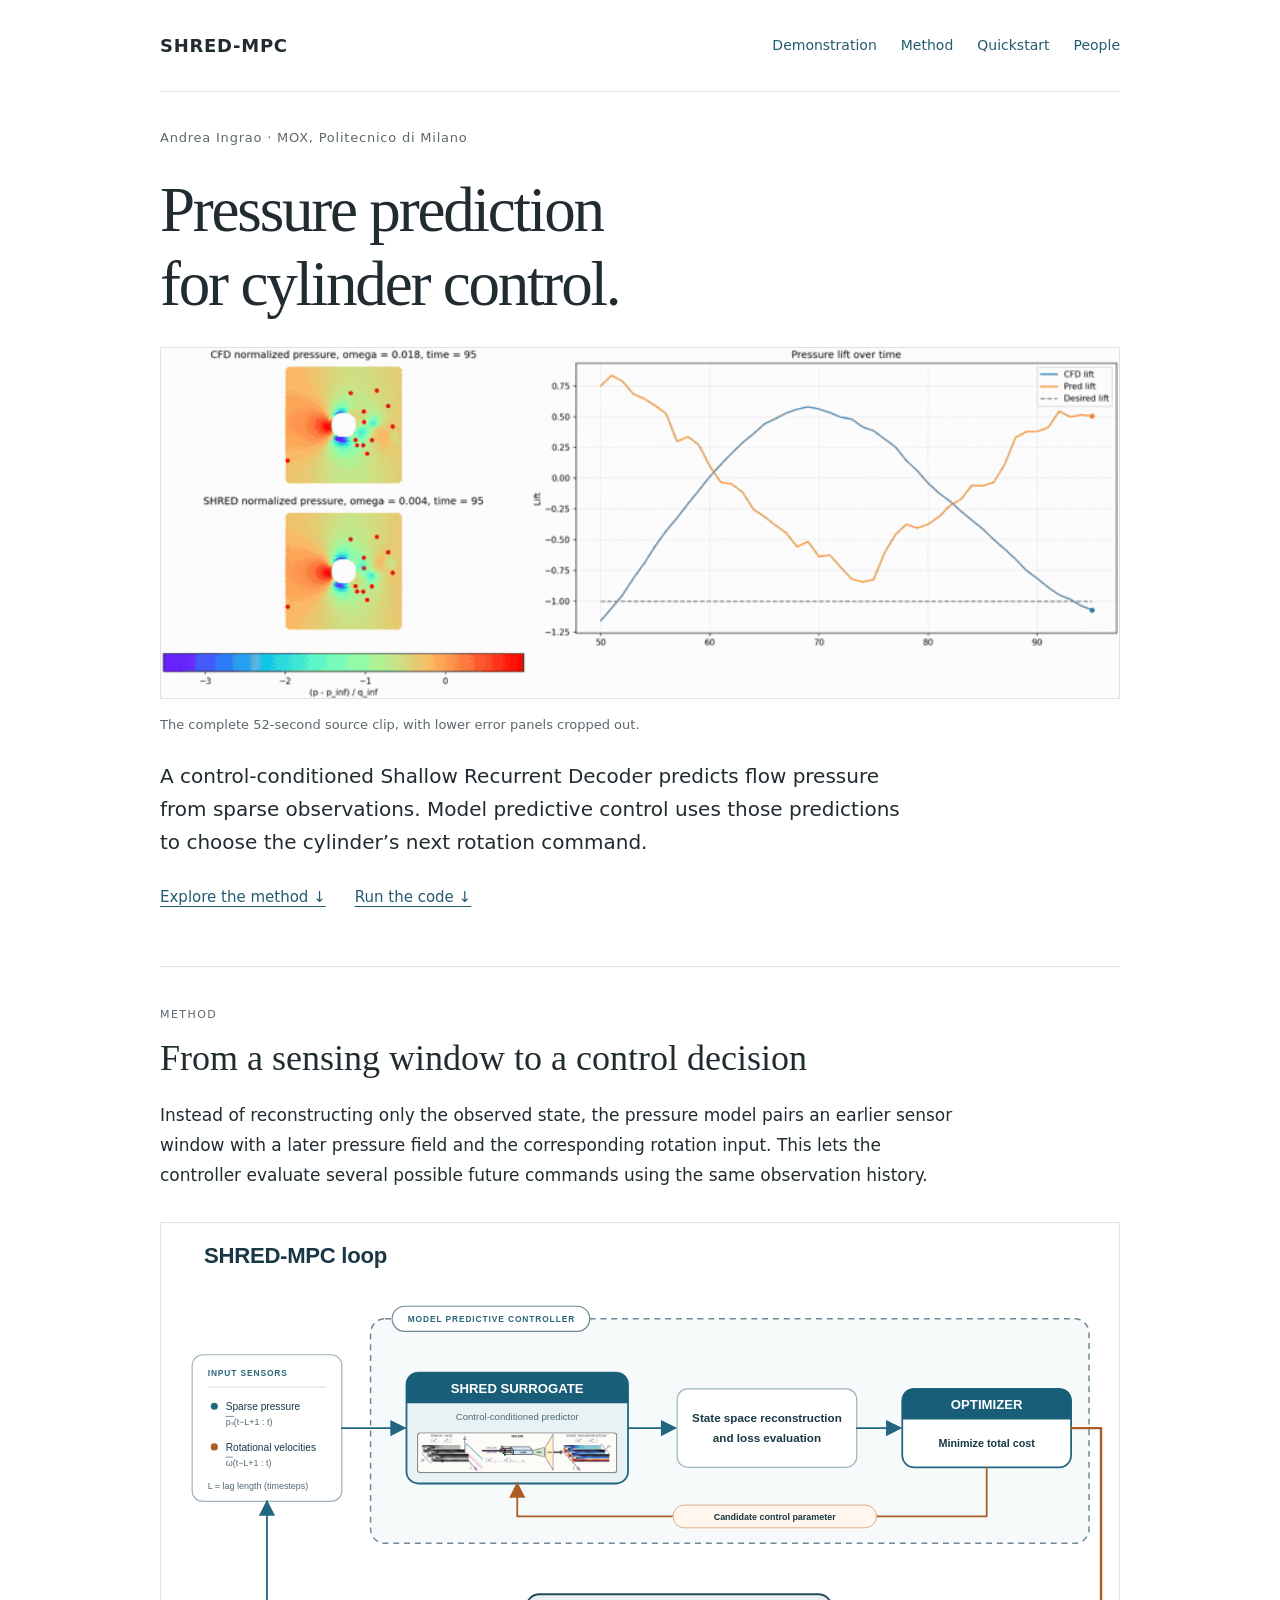
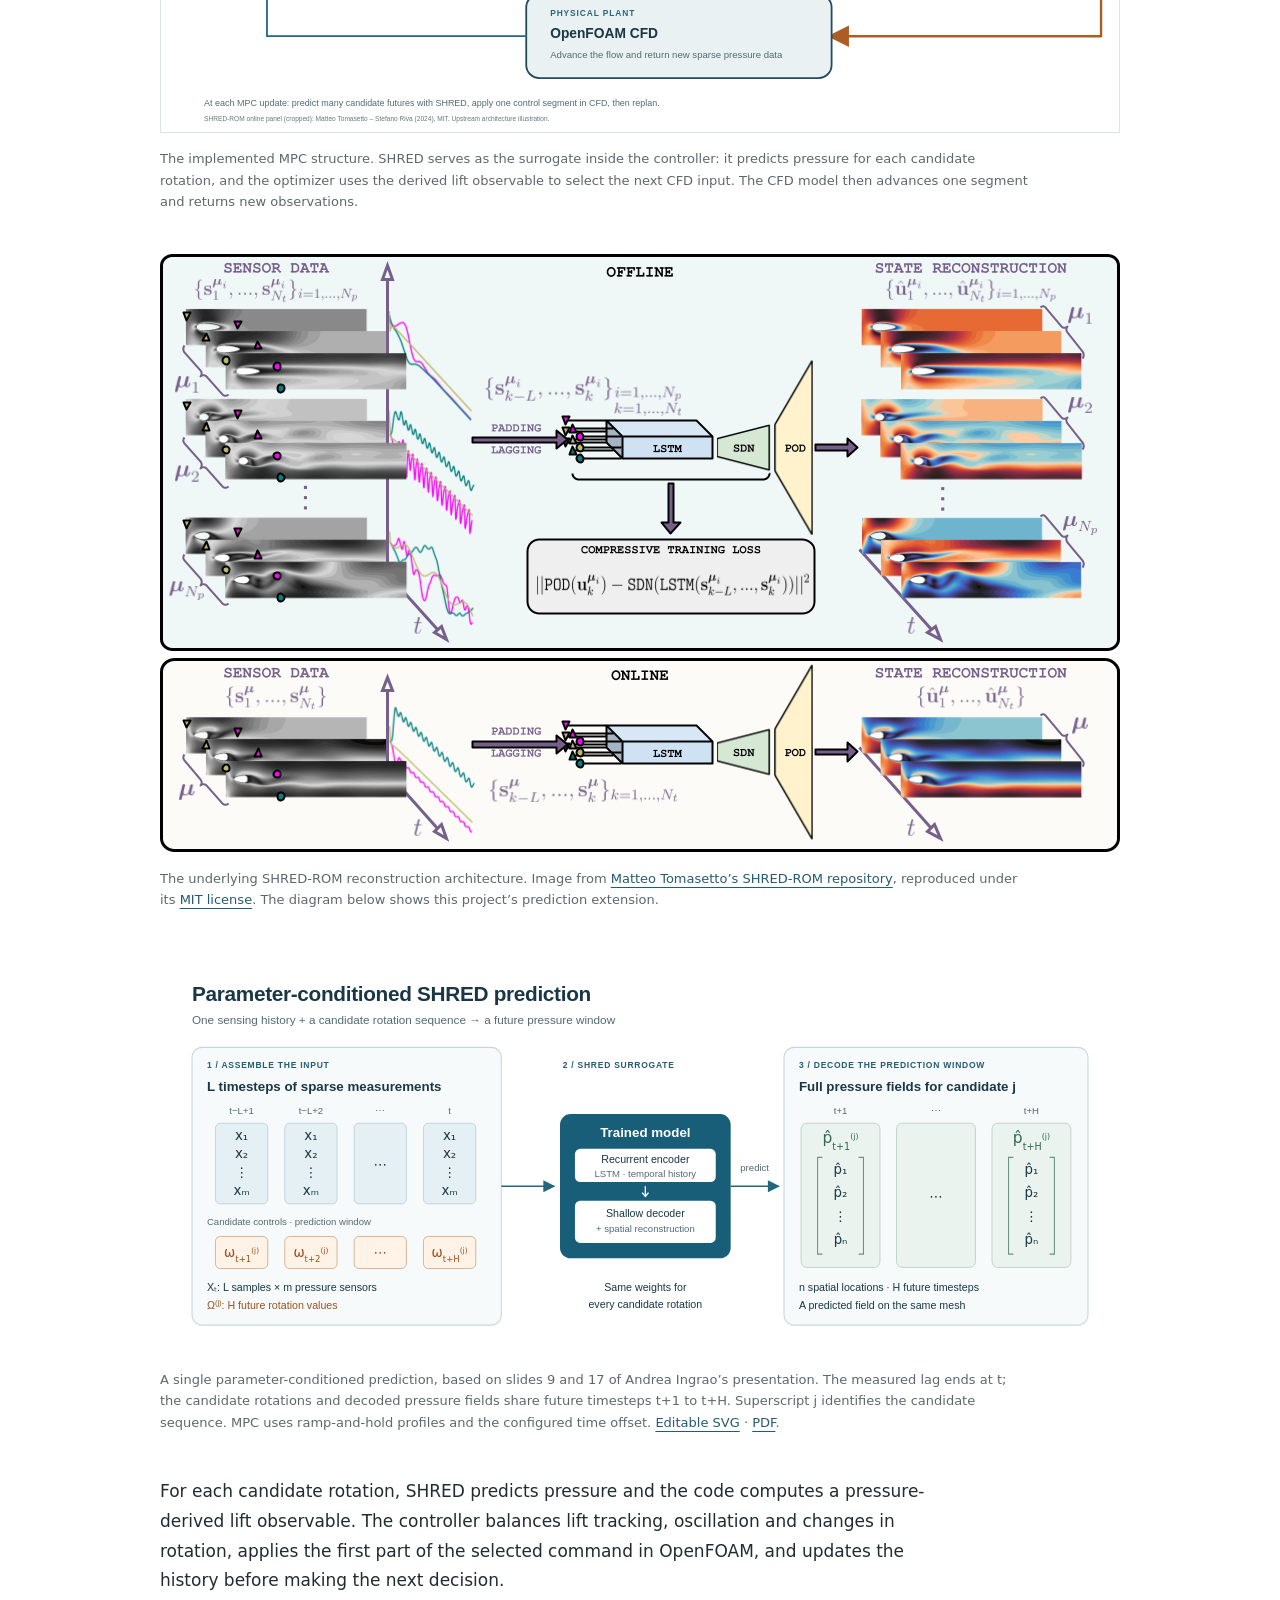
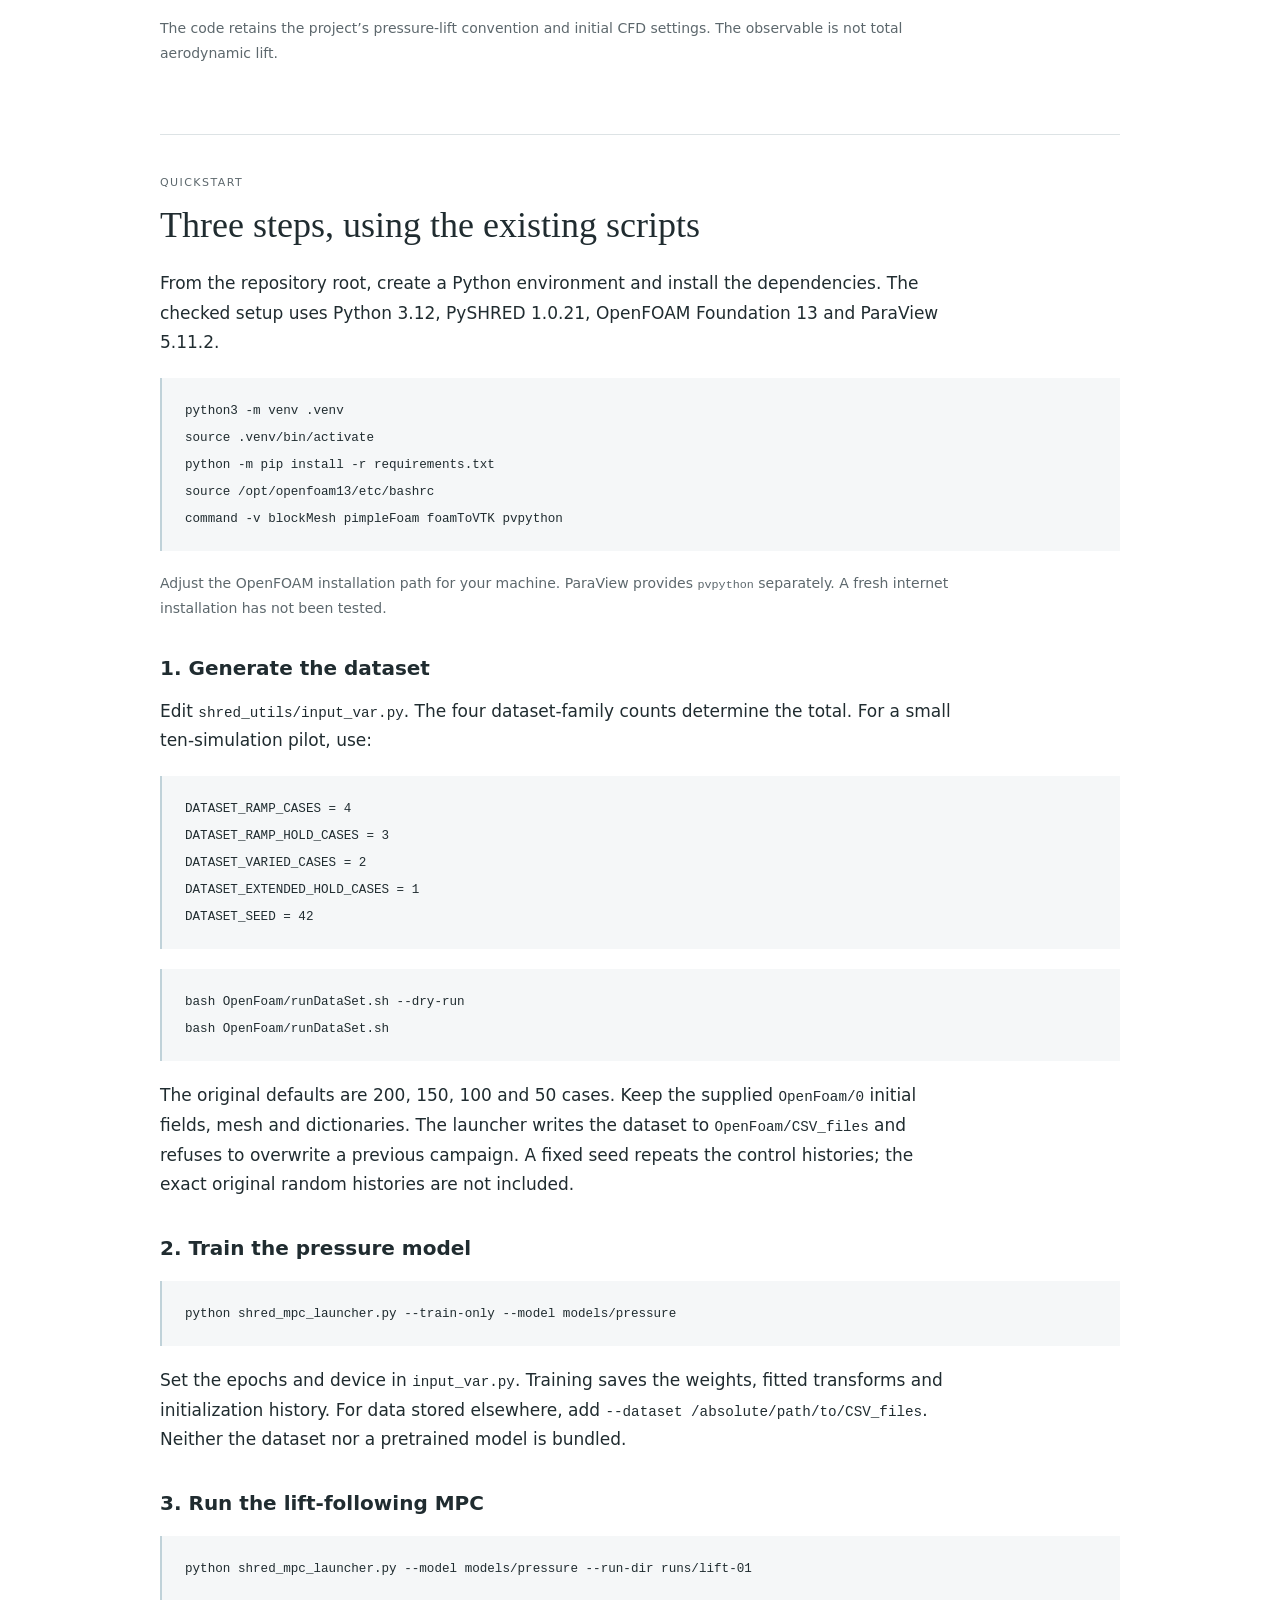
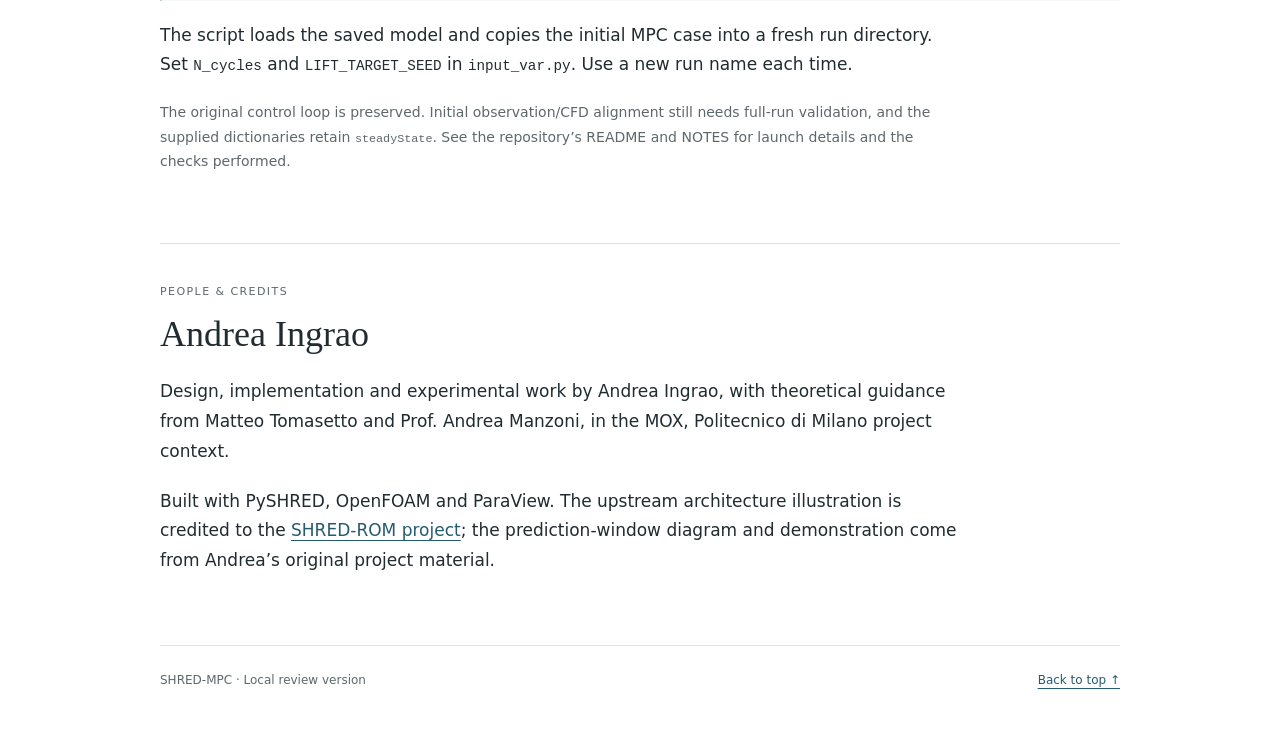
==== commit dafbca98: "Upload" ====
--- a/website/index.html
+++ b/website/index.html
@@ -41,8 +41,8 @@
   </figure>
 
     <figure class="architecture">
-      <a href="assets/sensing-window.svg" aria-label="Open the parameter-conditioned sensing-window diagram at full size"><img src="assets/sensing-window.svg" width="1800" height="1000" loading="lazy" alt="One sensing-window example: L timesteps of sparse pressure measurements and an added rotation channel feed one trained SHRED model. It predicts future pressure fields at all mesh locations; varying the candidate parameter produces alternative fields on the same mesh."></a>
-      <figcaption>A single parameter-conditioned prediction, based on slides 9 and 17 of Andrea Ingrao’s presentation. The whole measurement lag enters the model, with rotation added as a feature channel. A constant candidate value is shown for clarity; MPC uses ramp-and-hold profiles and the configured time offset. <a href="assets/sensing-window.svg">Editable SVG</a> · <a href="assets/sensing-window.pdf">PDF</a>.</figcaption>
+      <a href="assets/sensing-window.svg" aria-label="Open the parameter-conditioned sensing-window diagram at full size"><img src="assets/sensing-window.svg" width="1800" height="730" loading="lazy" alt="One sensing-window example: L timesteps of sparse pressure measurements and an added rotation channel feed one trained SHRED model. It predicts future pressure fields at all mesh locations; varying the candidate parameter produces alternative fields on the same mesh."></a>
+      <figcaption>A single parameter-conditioned prediction, based on slides 9 and 17 of Andrea Ingrao’s presentation. The measured lag ends at t; the candidate rotations and decoded pressure fields share future timesteps t+1 to t+H. Superscript j identifies the candidate sequence. MPC uses ramp-and-hold profiles and the configured time offset. <a href="assets/sensing-window.svg">Editable SVG</a> · <a href="assets/sensing-window.pdf">PDF</a>.</figcaption>
     </figure>
     <p>For each candidate rotation, SHRED predicts pressure and the code computes a pressure-derived lift observable. The controller balances lift tracking, oscillation and changes in rotation, applies the first part of the selected command in OpenFOAM, and updates the history before making the next decision.</p>
     <p class="aside">The code retains the project’s pressure-lift convention and initial CFD settings. The observable is not total aerodynamic lift.</p>
